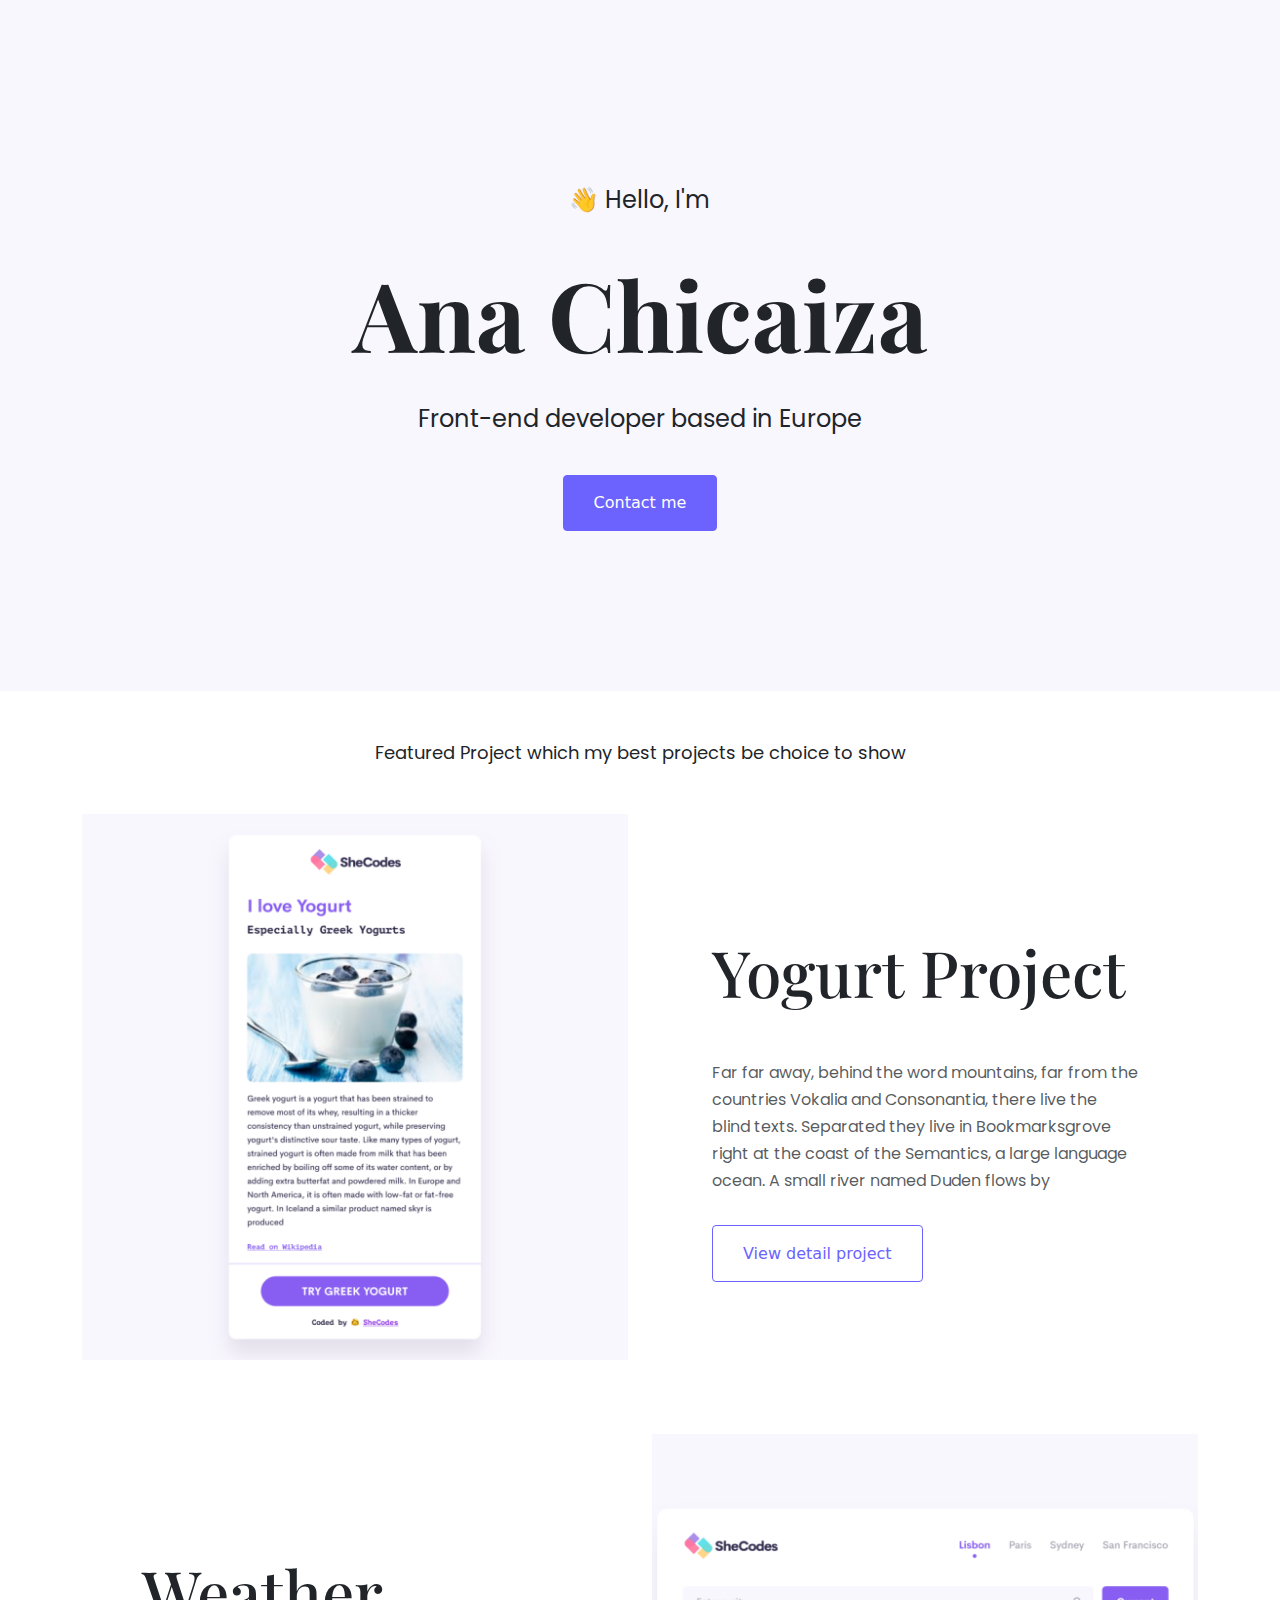
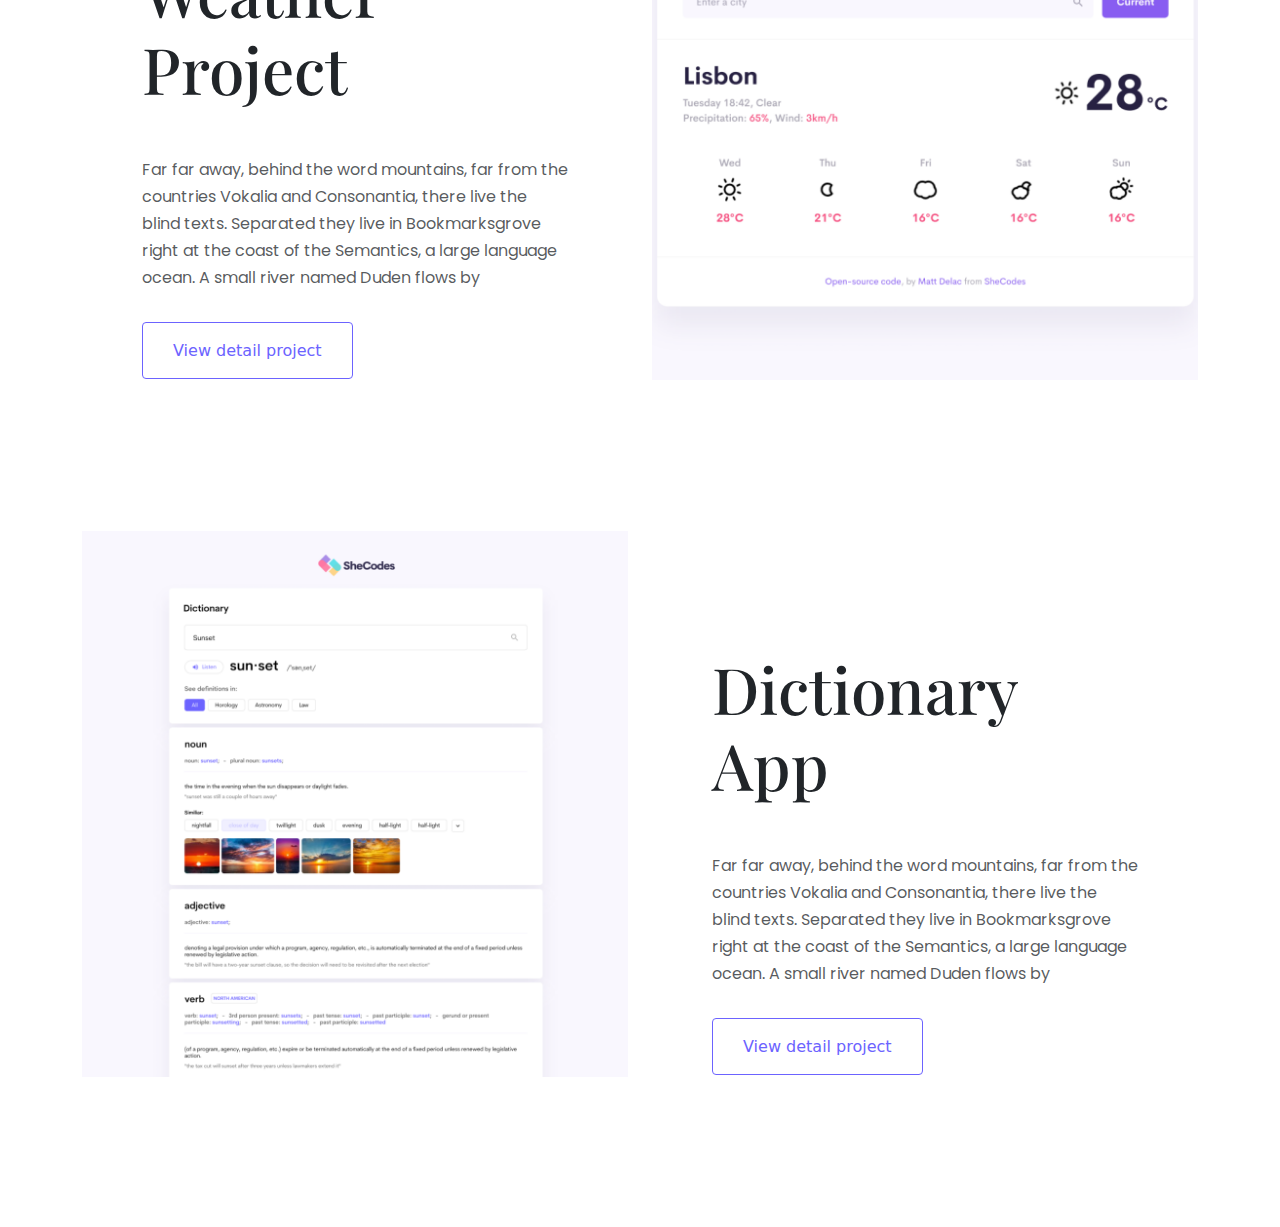
==== index.html @ b3d3dce5 "Bootstrap classes added" ====
<!DOCTYPE html>
<html lang="en">
  <head>
    <meta charset="UTF-8" />
    <meta name="viewport" content="width=device-width, initial-scale=1.0" />
    <link
      href="https://cdn.jsdelivr.net/npm/bootstrap@5.3.3/dist/css/bootstrap.min.css"
      rel="stylesheet"
      integrity="sha384-QWTKZyjpPEjISv5WaRU9OFeRpok6YctnYmDr5pNlyT2bRjXh0JMhjY6hW+ALEwIH"
      crossorigin="anonymous"
    />
    <script
      src="https://cdn.jsdelivr.net/npm/bootstrap@5.3.3/dist/js/bootstrap.bundle.min.js"
      integrity="sha384-YvpcrYf0tY3lHB60NNkmXc5s9fDVZLESaAA55NDzOxhy9GkcIdslK1eN7N6jIeHz"
      crossorigin="anonymous"
    ></script>
    <link rel="preconnect" href="https://fonts.googleapis.com" />
    <link rel="preconnect" href="https://fonts.gstatic.com" crossorigin />
    <link
      href="https://fonts.googleapis.com/css2?family=Playfair+Display:ital,wght@0,400..900;1,400..900&display=swap"
      rel="stylesheet"
    />
    <link rel="preconnect" href="https://fonts.googleapis.com" />
    <link rel="preconnect" href="https://fonts.gstatic.com" crossorigin />
    <link
      href="https://fonts.googleapis.com/css2?family=Playfair+Display:ital,wght@0,400..900;1,400..900&family=Poppins:ital,wght@0,100;0,200;0,300;0,400;0,500;0,600;0,700;0,800;0,900;1,100;1,200;1,300;1,400;1,500;1,600;1,700;1,800;1,900&display=swap"
      rel="stylesheet"
    />
    <link rel="stylesheet" href="src/style.css" />
    <title>Homepage Hero</title>
  </head>
  <body>
    <div class="hero">
      <p class="intro">👋 Hello, I'm</p>
      <h1>Ana Chicaiza</h1>
      <p>Front-end developer based in Europe</p>
      <button>Contact me</button>
    </div>
    <p class="m-5 text-center">
      Featured Project which my best projects be choice to show
    </p>
    <div class="container">
      <div class="row mb-5">
        <div class="col-6 d-none d-lg-block">
          <img class="img-fluid" src="images/yogurt.png" alt="" />
        </div>
        <div class="col-6">
          <div class="description">
            <h2 class="mb-5">Yogurt Project</h2>
            <p class="mb-5 text-muted">
              Far far away, behind the word mountains, far from the countries
              Vokalia and Consonantia, there live the blind texts. Separated
              they live in Bookmarksgrove right at the coast of the Semantics, a
              large language ocean. A small river named Duden flows by
            </p>
            <a href="" class="btn-branding-outline">View detail project</a>
          </div>
        </div>
      </div>
      <div class="row mb-5">
        <div class="col-6">
          <div class="description">
            <h2 class="mb-5">Weather Project</h2>
            <p class="mb-5 text-muted">
              Far far away, behind the word mountains, far from the countries
              Vokalia and Consonantia, there live the blind texts. Separated
              they live in Bookmarksgrove right at the coast of the Semantics, a
              large language ocean. A small river named Duden flows by
            </p>
            <a href="" class="btn-branding-outline">View detail project</a>
          </div>
        </div>
        <div class="col-6 d-none d-lg-block">
          <img class="img-fluid" src="images/weather.png" alt="" />
        </div>
      </div>
      <div class="row mb-5">
        <div class="col-6 d-none d-lg-block">
          <img class="img-fluid" src="images/dictionary.png" alt="" />
        </div>
        <div class="col-6">
          <div class="description">
            <h2 class="mb-5">Dictionary App</h2>
            <p class="mb-5 text-muted">
              Far far away, behind the word mountains, far from the countries
              Vokalia and Consonantia, there live the blind texts. Separated
              they live in Bookmarksgrove right at the coast of the Semantics, a
              large language ocean. A small river named Duden flows by
            </p>
            <a href="" class="btn-branding-outline">View detail project</a>
          </div>
        </div>
      </div>
    </div>
  </body>
</html>
---- src/style.css ----
h1 {
  font-family: "Playfair Display", sans-serif;
  font-weight: 700;
  font-size: 96px;
}

h3 {
  font-family: "Poppins", sans-serif;
  font-weight: 700;
  font-size: 36px;
}

.hero p {
  font-family: "Poppins", sans-serif;
  font-size: 24px;
  font-weight: 400;
  line-height: 80px;
}

.hero {
  background: #f9f7fe;
  text-align: center;
  padding: 160px 0;
}

button {
  padding: 15px 30px;
  border: 1px solid #6c63ff;
  border-radius: 4px;
  background: #6c63ff;
  color: white;
}

h2 {
  font-family: "Playfair Display", sans-serif;
  font-size: 64px;
}

p {
  font-family: "Poppins", sans-serif;
  font-weight: 400;
  font-size: 18px;
  line-height: 27px;
}

.container p {
  font-family: "Poppins", sans-serif;
  font-size: 16px;
}

.description {
  padding: 120px 60px;
}

.btn-branding-outline {
  color: #6c63ff;
  border: 1px solid #6c63ff;
  text-decoration: none;
  padding: 18px 30px;
  border-radius: 4px;
  font-weight: 500;
}
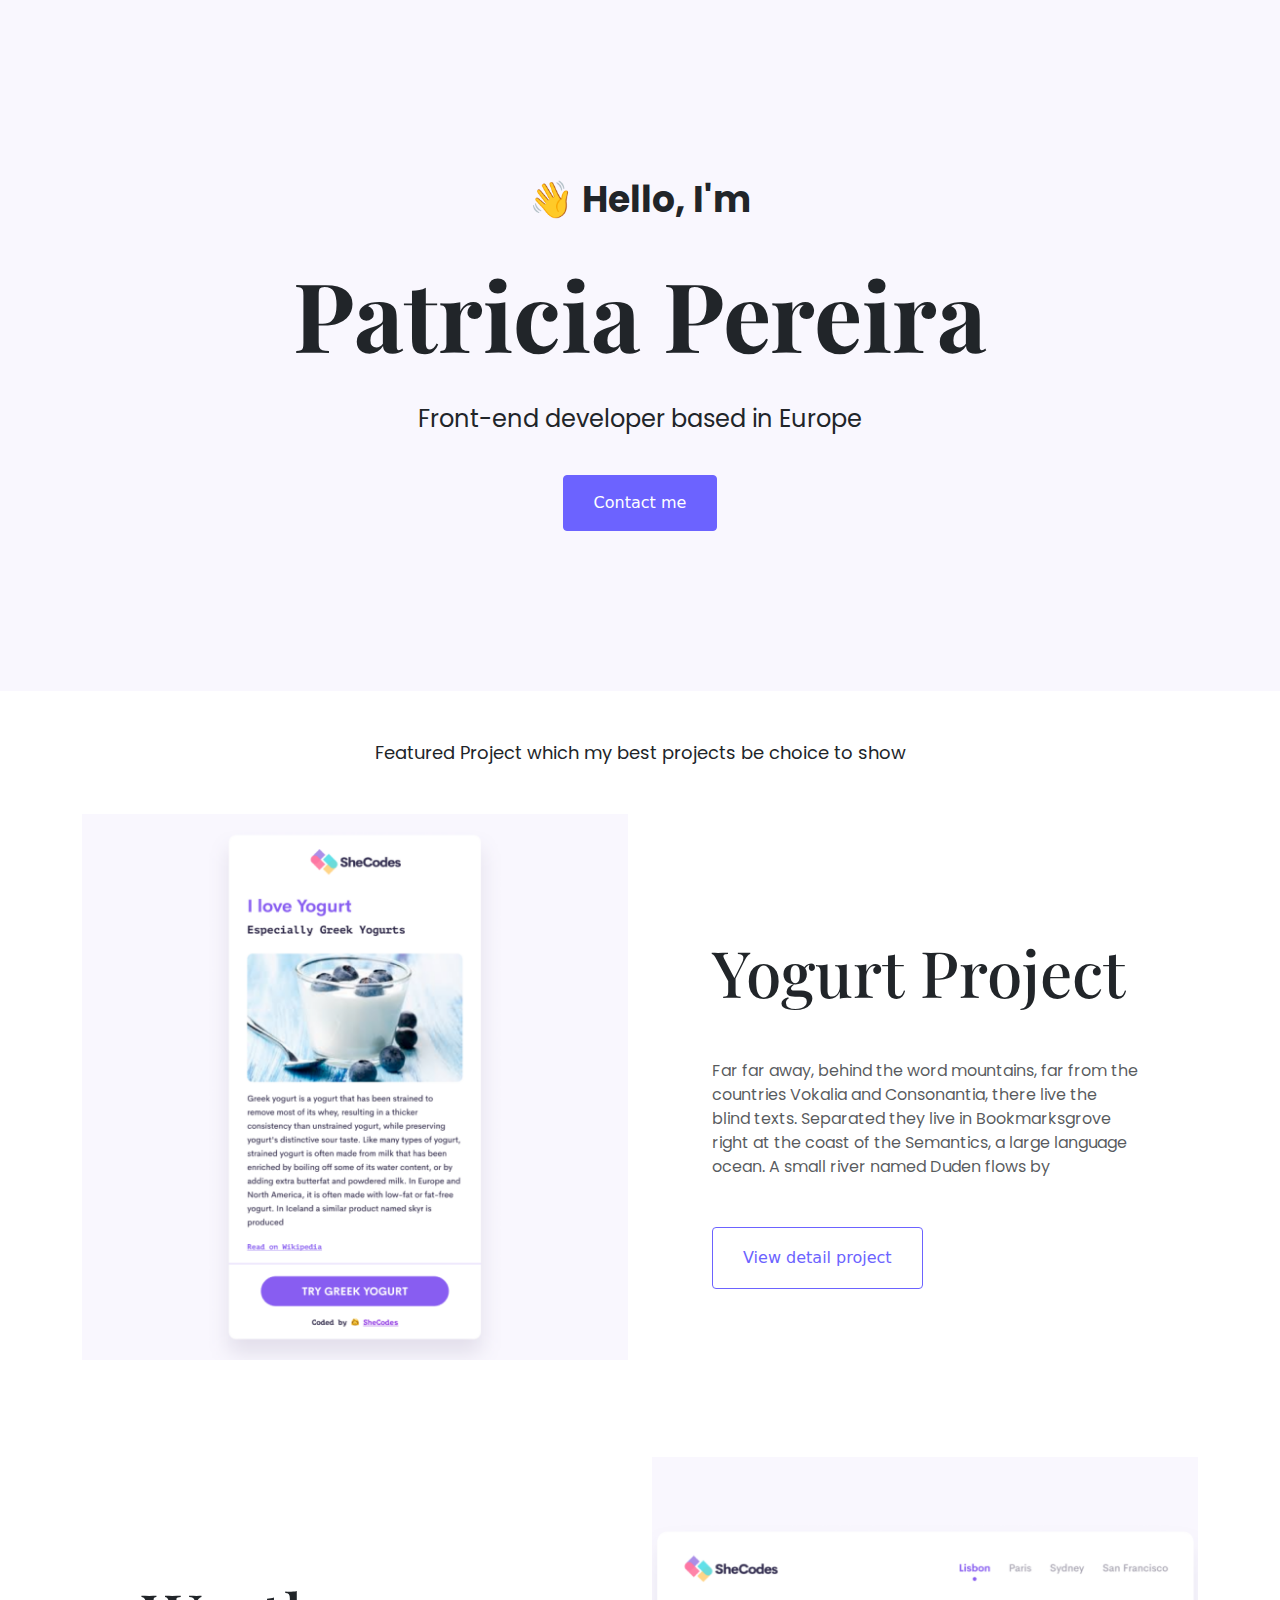
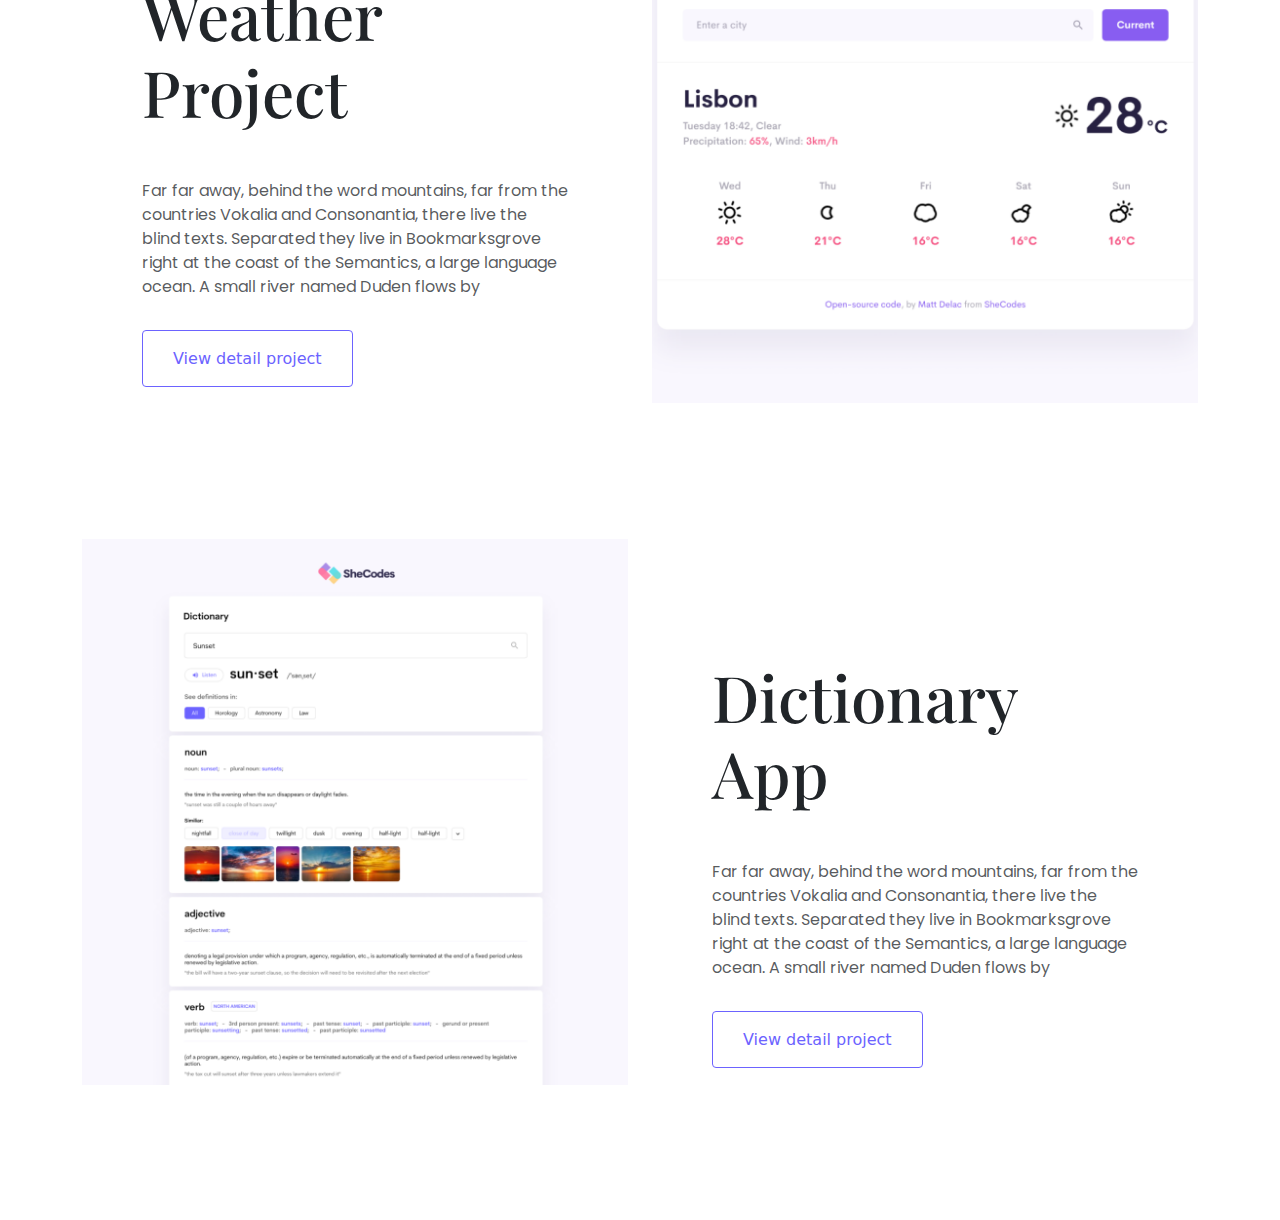
==== commit 8cbb2363: "h1 changed" ====
--- a/index.html
+++ b/index.html
@@ -32,7 +32,7 @@
   <body>
     <div class="hero">
       <p class="intro">👋 Hello, I'm</p>
-      <h1>Ana Chicaiza</h1>
+      <h1>Patricia Pereira</h1>
       <p>Front-end developer based in Europe</p>
       <button>Contact me</button>
     </div>
@@ -53,7 +53,7 @@
               they live in Bookmarksgrove right at the coast of the Semantics, a
               large language ocean. A small river named Duden flows by
             </p>
-            <a href="" class="btn-branding-outline">View detail project</a>
+            <a href="" class="btn btn-branding-outline">View detail project</a>
           </div>
         </div>
       </div>
--- a/src/style.css
+++ b/src/style.css
@@ -4,7 +4,7 @@
   font-size: 96px;
 }
 
-h3 {
+.hero .intro {
   font-family: "Poppins", sans-serif;
   font-weight: 700;
   font-size: 36px;
@@ -38,9 +38,8 @@
 
 p {
   font-family: "Poppins", sans-serif;
-  font-weight: 400;
+  font-weight: normal;
   font-size: 18px;
-  line-height: 27px;
 }
 
 .container p {
@@ -60,3 +59,27 @@
   border-radius: 4px;
   font-weight: 500;
 }
+
+@media (max-width: 900px) {
+  h1 {
+    font-size: 44px;
+    line-height: 2;
+  }
+
+  h2 {
+    font-size: 44px;
+  }
+
+  .hero {
+    padding: 80px 20px;
+  }
+
+  .col-6 {
+    width: 100%;
+  }
+
+  .description {
+    padding: 0;
+    text-align: center;
+  }
+}
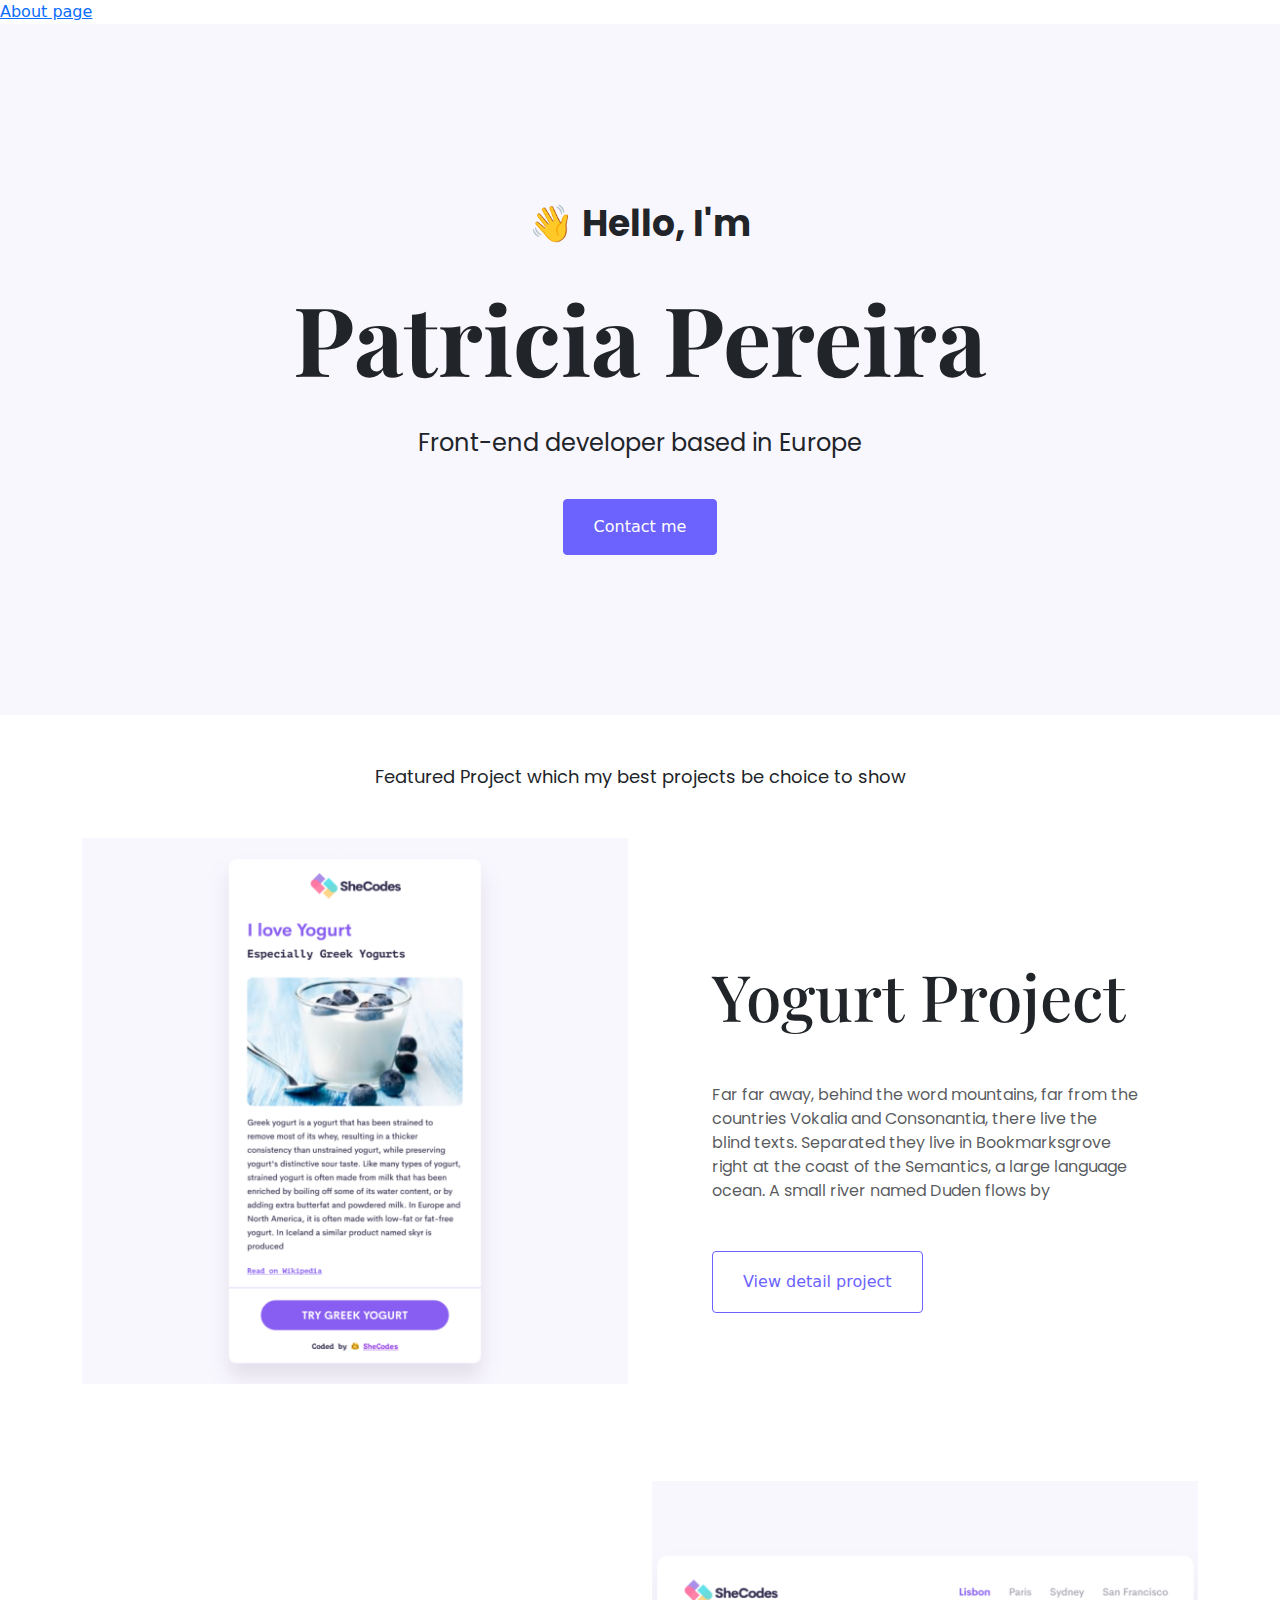
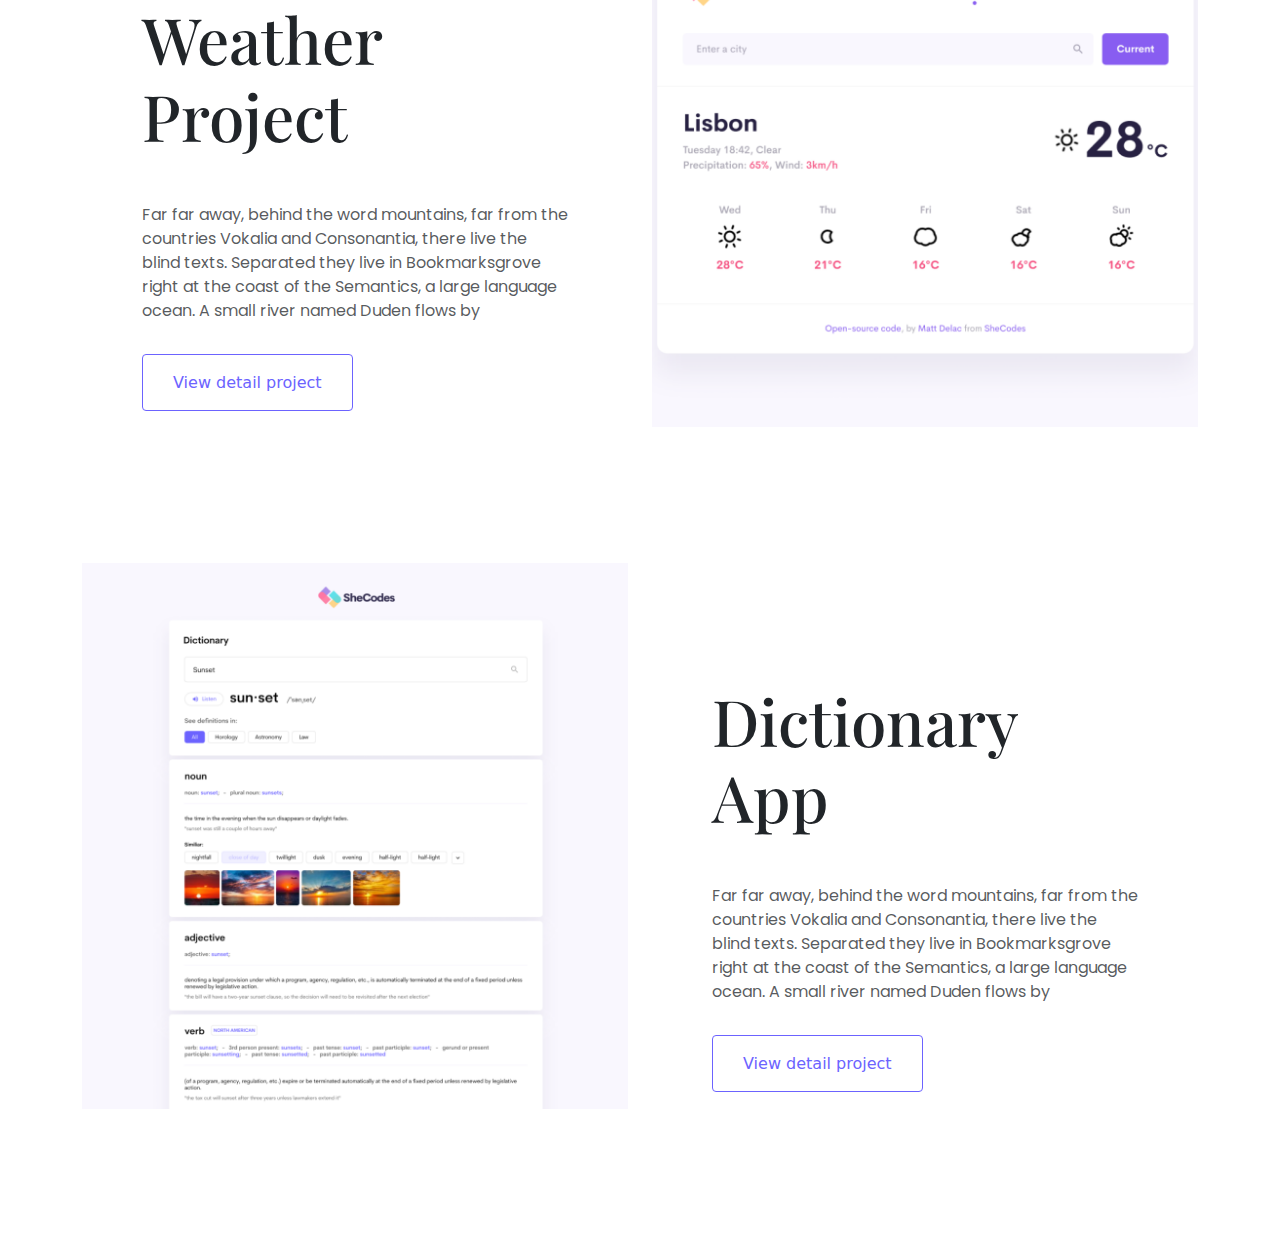
==== commit 0c2518ff: "Buttons added on the header" ====
--- a/index.html
+++ b/index.html
@@ -30,6 +30,9 @@
     <title>Homepage Hero</title>
   </head>
   <body>
+    <header>
+      <a href="about.html"> About page </a>
+    </header>
     <div class="hero">
       <p class="intro">👋 Hello, I'm</p>
       <h1>Patricia Pereira</h1>
--- a/src/style.css
+++ b/src/style.css
@@ -60,10 +60,39 @@
   font-weight: 500;
 }
 
+.about-container {
+  margin: 0 auto;
+  padding: 160px 20px;
+}
+
+.about-container-info {
+  margin: 30px 120px;
+}
+.about-container h1 {
+  font-size: 64px;
+}
+
+.about-container h2 {
+  font-size: 18px;
+  font-weight: 900;
+}
+
+.about-container p {
+  font-size: 16px;
+  font-weight: 500;
+  line-height: 2;
+}
+
+.about-container .btn {
+  background: #6c63ff;
+  color: white;
+  padding: 15px 30px;
+  font-size: 18px;
+}
+
 @media (max-width: 900px) {
   h1 {
     font-size: 44px;
-    line-height: 2;
   }
 
   h2 {
@@ -82,4 +111,10 @@
     padding: 0;
     text-align: center;
   }
+
+  .about-container {
+    text-align: center;
+    margin: 0 auto;
+    padding: 0 20px;
+  }
 }
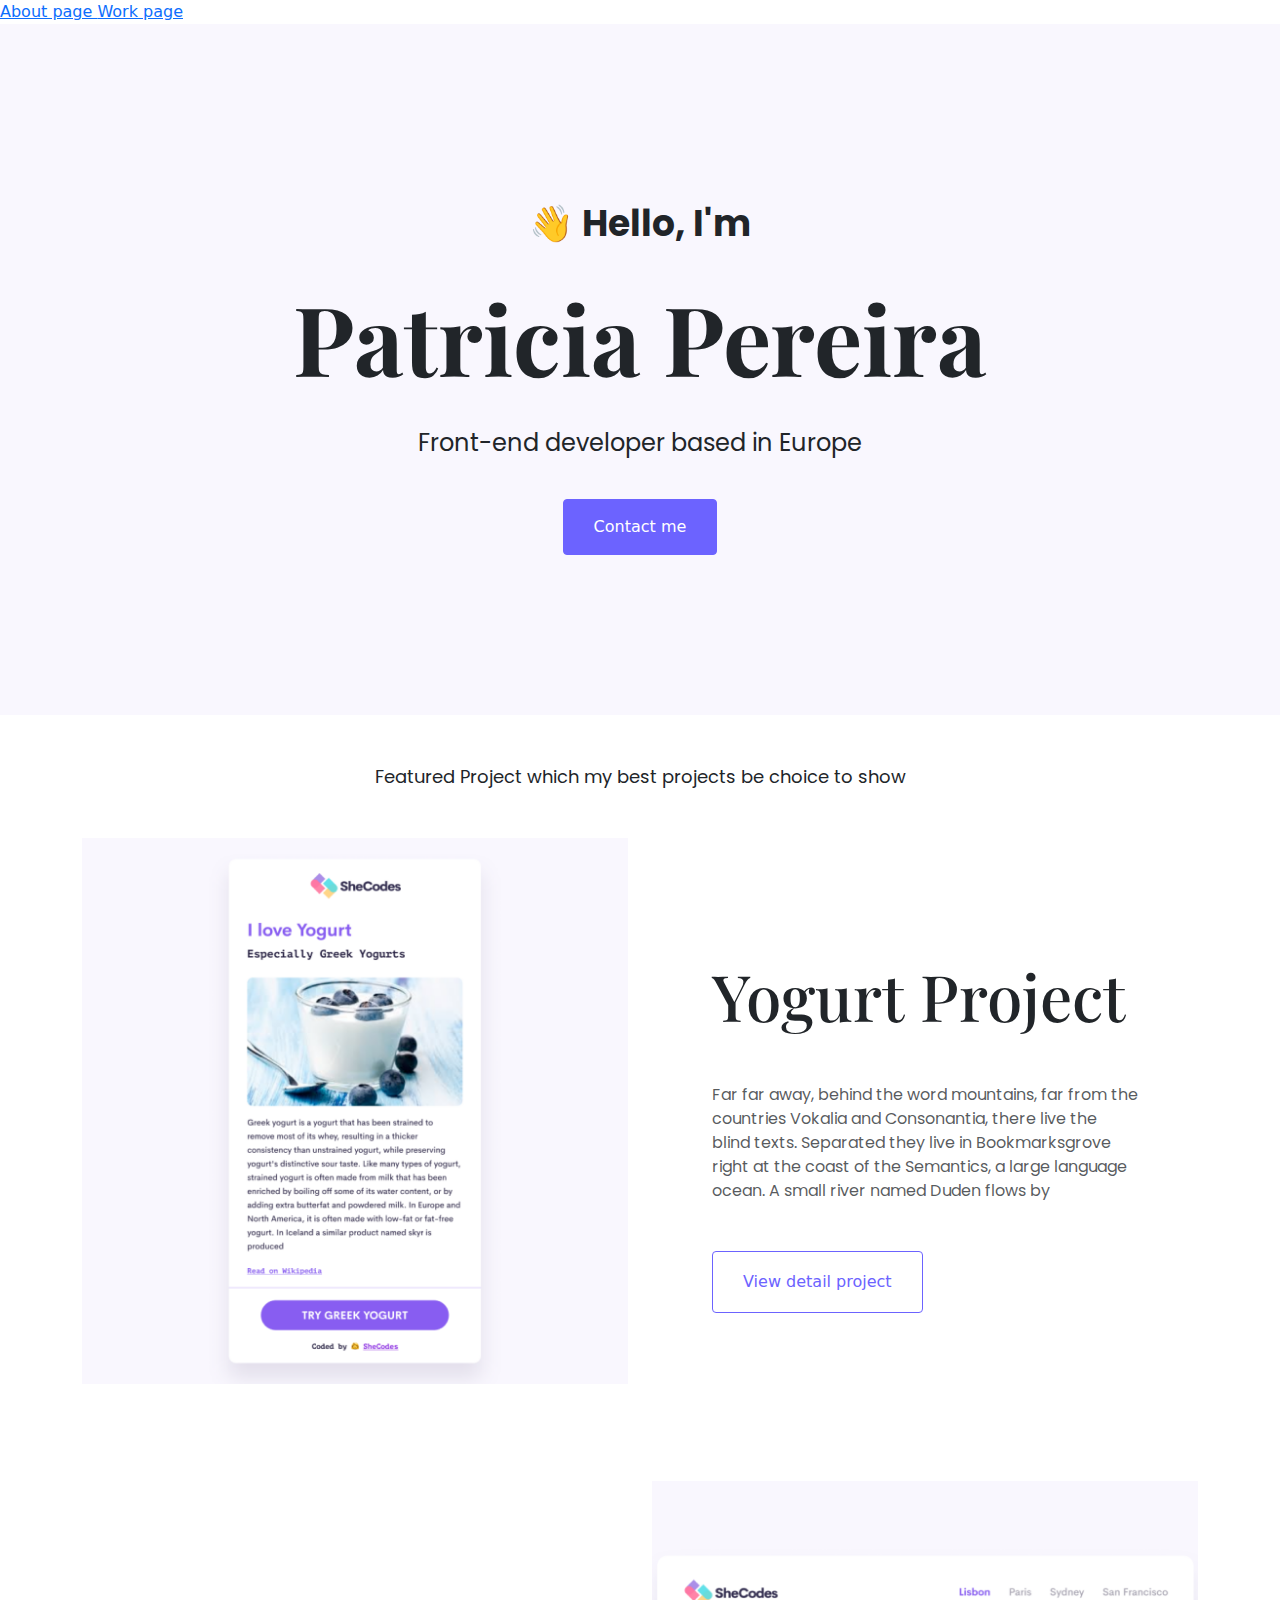
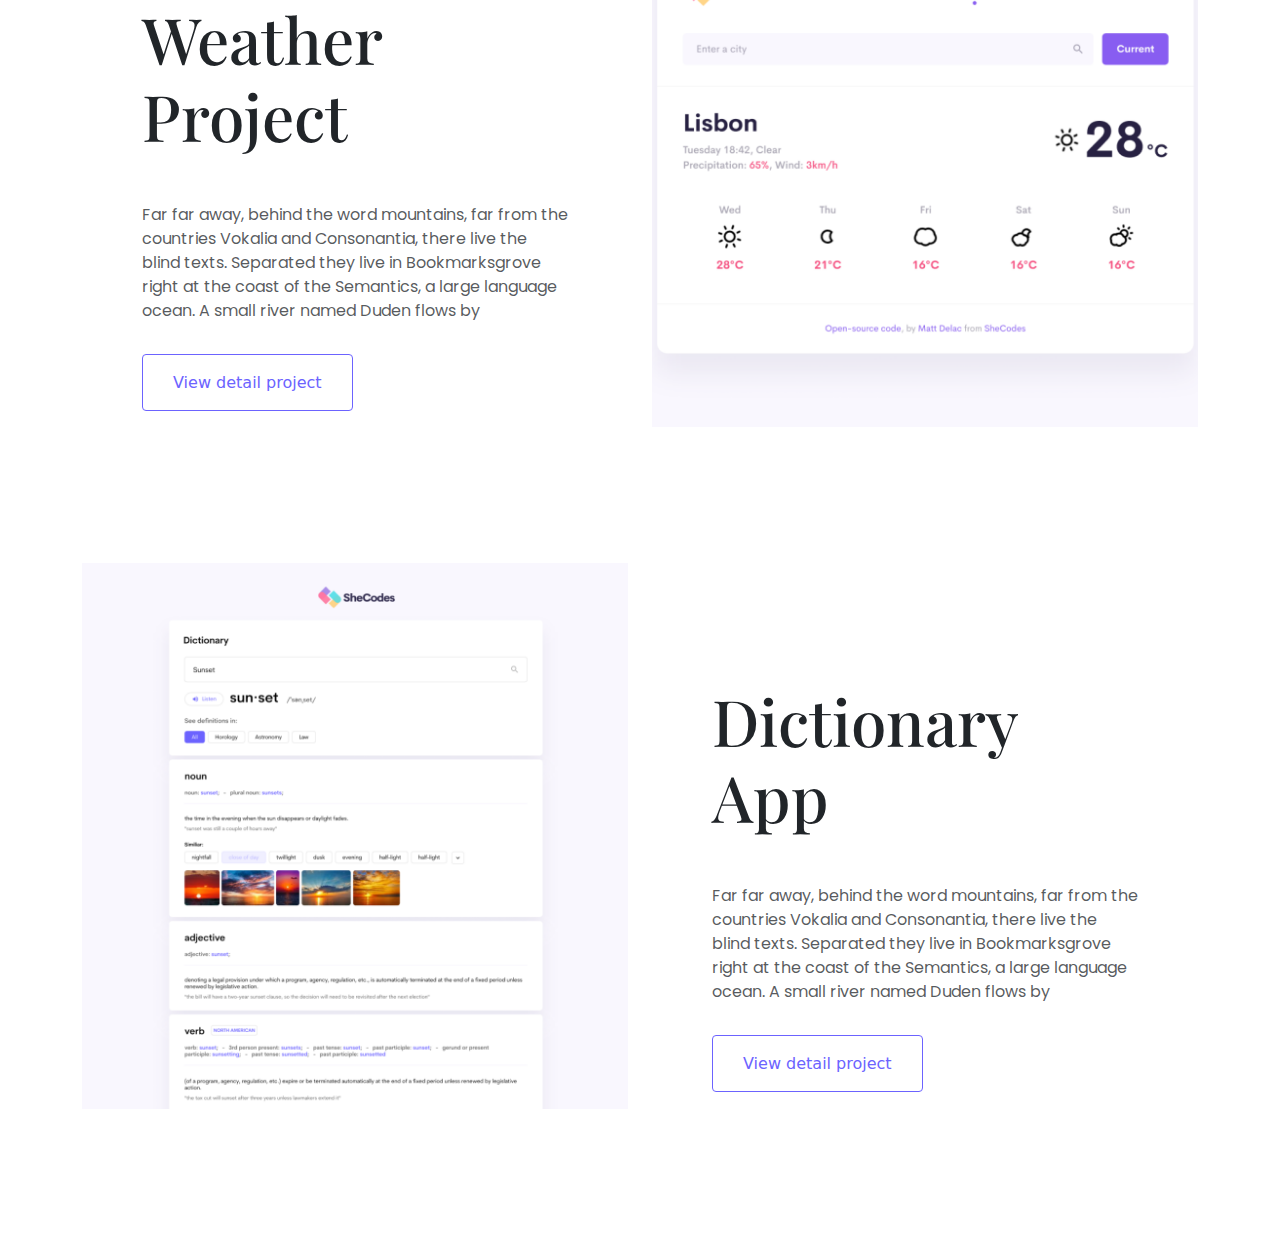
==== commit 2f136192: "Work button added" ====
--- a/index.html
+++ b/index.html
@@ -32,6 +32,7 @@
   <body>
     <header>
       <a href="about.html"> About page </a>
+      <a href="work.html"> Work page </a>
     </header>
     <div class="hero">
       <p class="intro">👋 Hello, I'm</p>
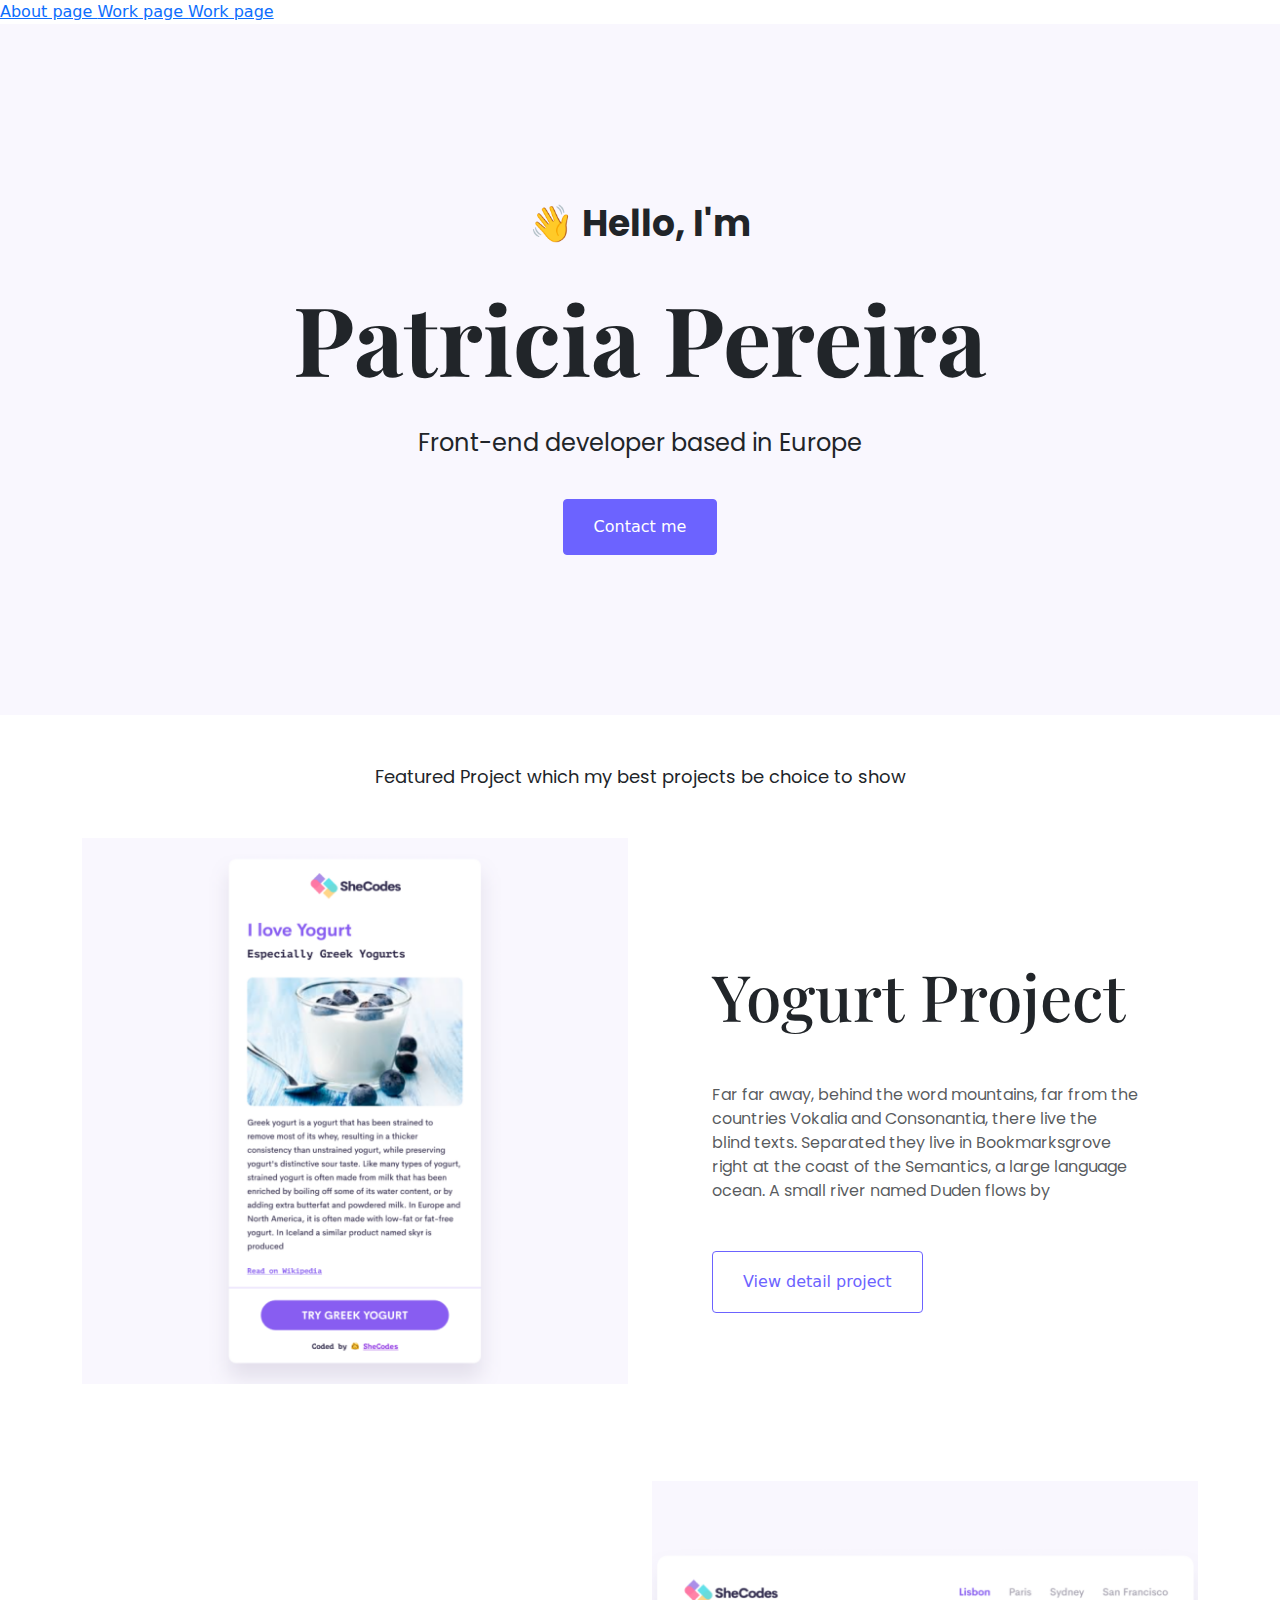
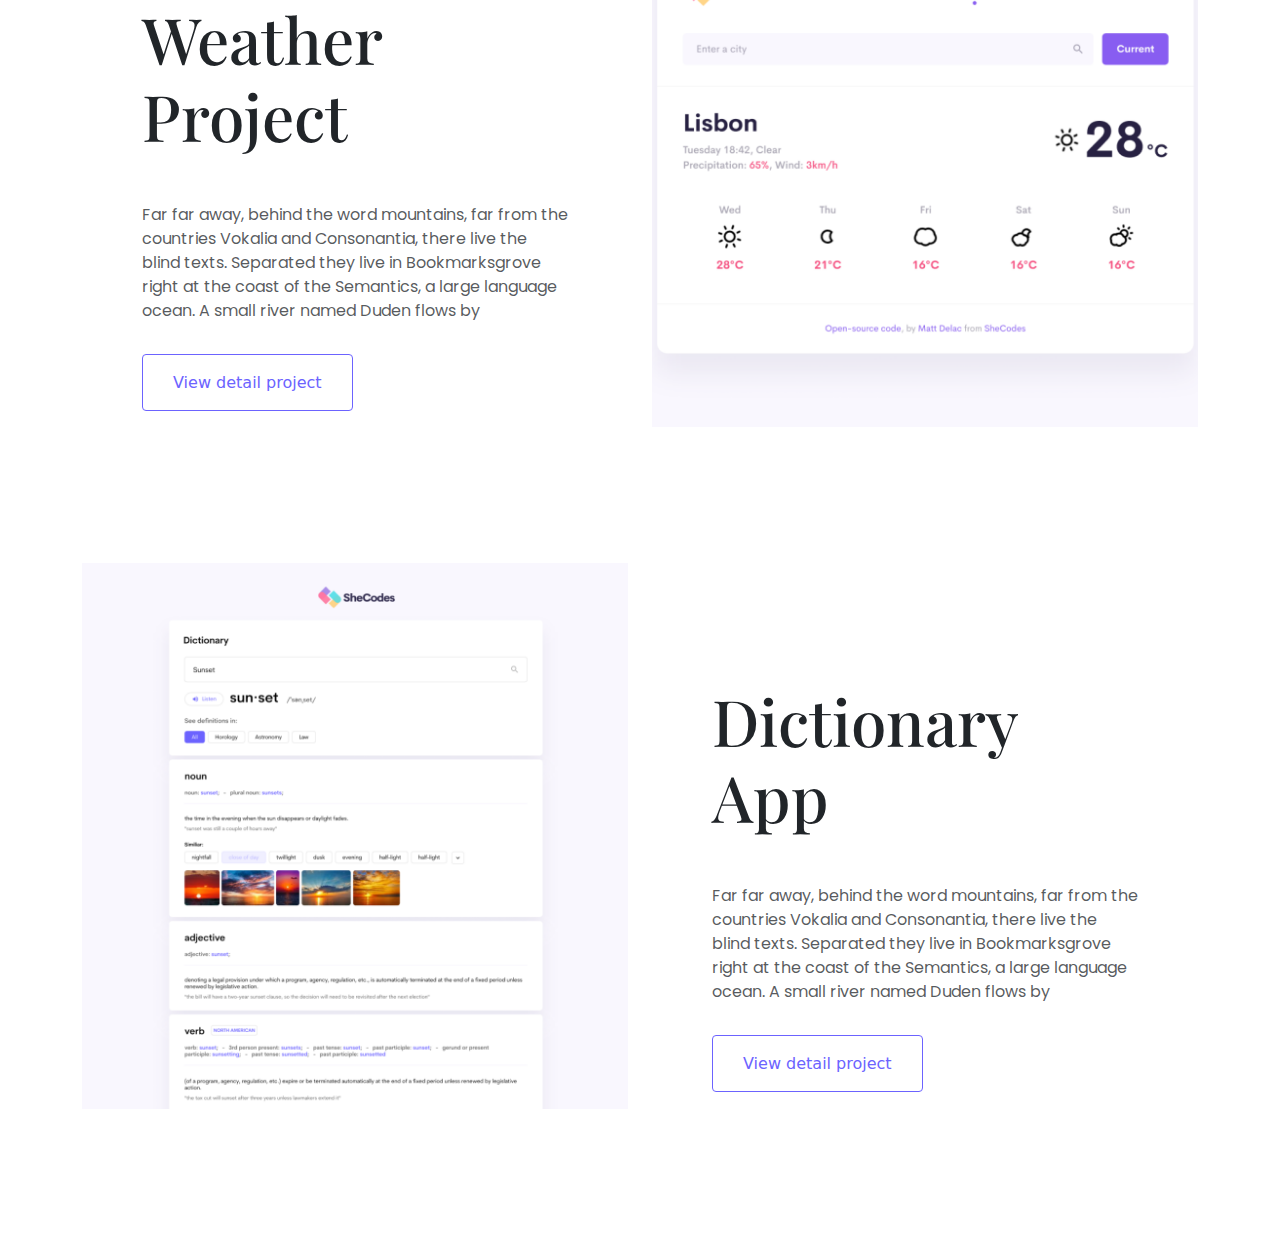
==== commit 880f1b8b: "contact link created" ====
--- a/index.html
+++ b/index.html
@@ -33,6 +33,7 @@
     <header>
       <a href="about.html"> About page </a>
       <a href="work.html"> Work page </a>
+      <a href="contact.html"> Work page </a>
     </header>
     <div class="hero">
       <p class="intro">👋 Hello, I'm</p>
--- a/src/style.css
+++ b/src/style.css
@@ -90,6 +90,31 @@
   font-size: 18px;
 }
 
+.container-content {
+  margin: auto 99px;
+  padding: 160px 20px;
+}
+
+.actual-content {
+  margin: 30px;
+}
+
+.actual-content h1 {
+  font-size: 64px;
+  font-family: "Playfair Display", sans-serif;
+}
+.actual-content h3 {
+  font-size: 24px;
+  font-family: "Poppins", sans-serif;
+  line-height: 1.5;
+  margin: 20px 0 0;
+}
+
+.actual-content p {
+  font-size: 14px;
+  font-family: "Poppins", sans-serif;
+}
+
 @media (max-width: 900px) {
   h1 {
     font-size: 44px;
@@ -117,4 +142,8 @@
     margin: 0 auto;
     padding: 0 20px;
   }
+
+  .container-content {
+    text-align: center;
+  }
 }
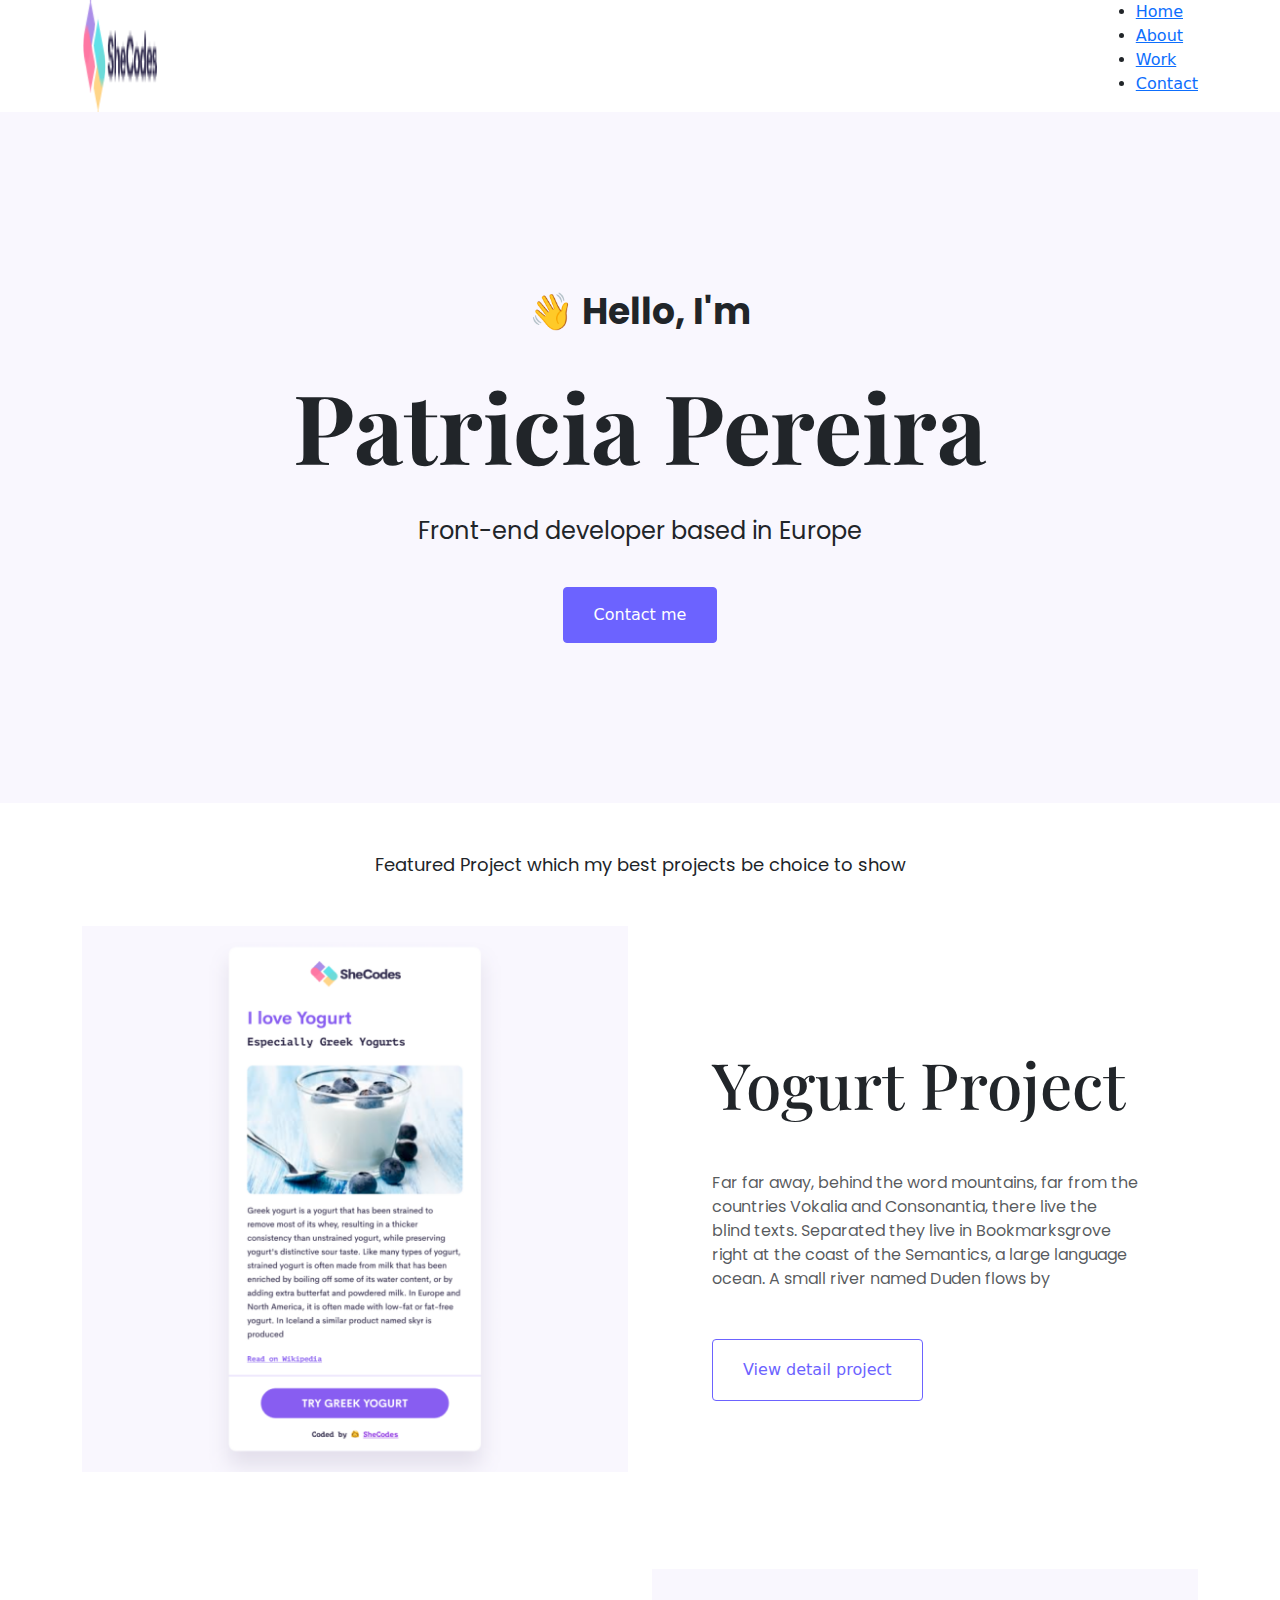
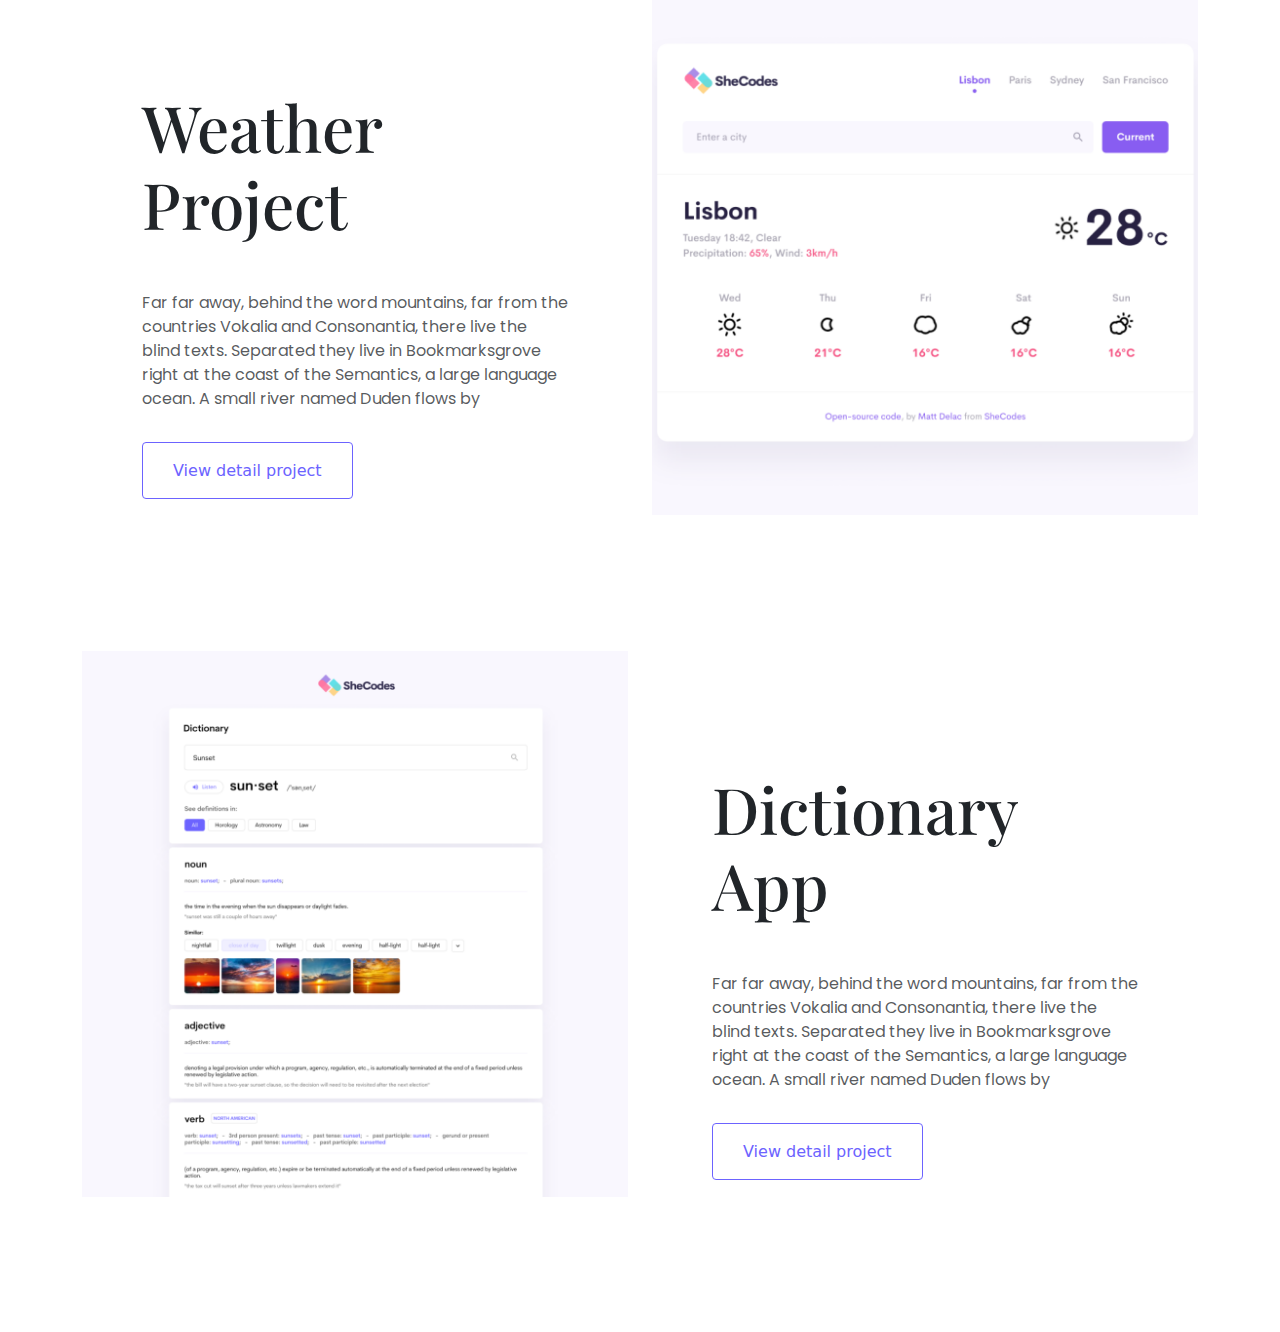
==== commit cfa75aac: "nav bar added" ====
--- a/index.html
+++ b/index.html
@@ -31,9 +31,25 @@
   </head>
   <body>
     <header>
-      <a href="about.html"> About page </a>
-      <a href="work.html"> Work page </a>
-      <a href="contact.html"> Work page </a>
+      <div class="container">
+        <nav class="d-flex justify-content-between">
+          <img src="images/logo.png" class="logo" alt="" />
+          <ul>
+            <li class="active">
+              <a href="/">Home</a>
+            </li>
+            <li>
+              <a href="about.html">About</a>
+            </li>
+            <li>
+              <a href="work.html">Work</a>
+            </li>
+            <li>
+              <a href="contact.html">Contact</a>
+            </li>
+          </ul>
+        </nav>
+      </div>
     </header>
     <div class="hero">
       <p class="intro">👋 Hello, I'm</p>
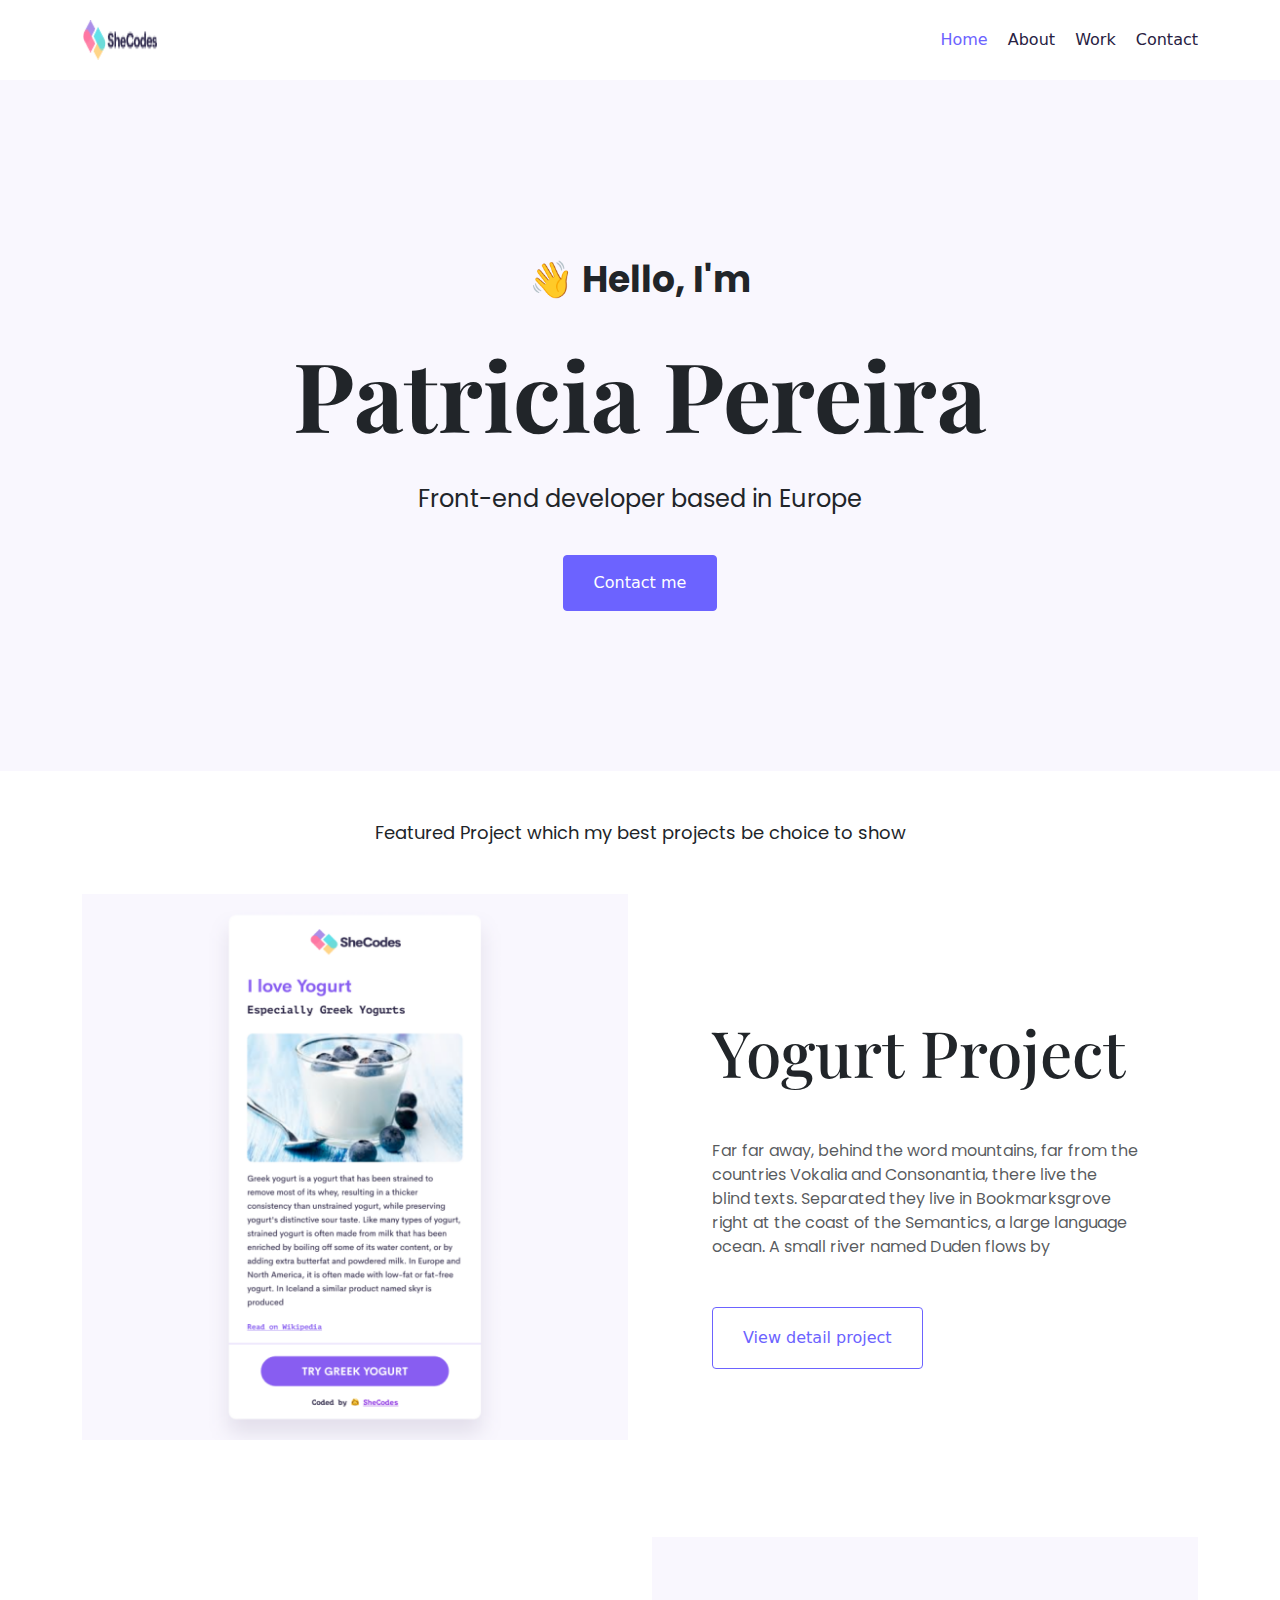
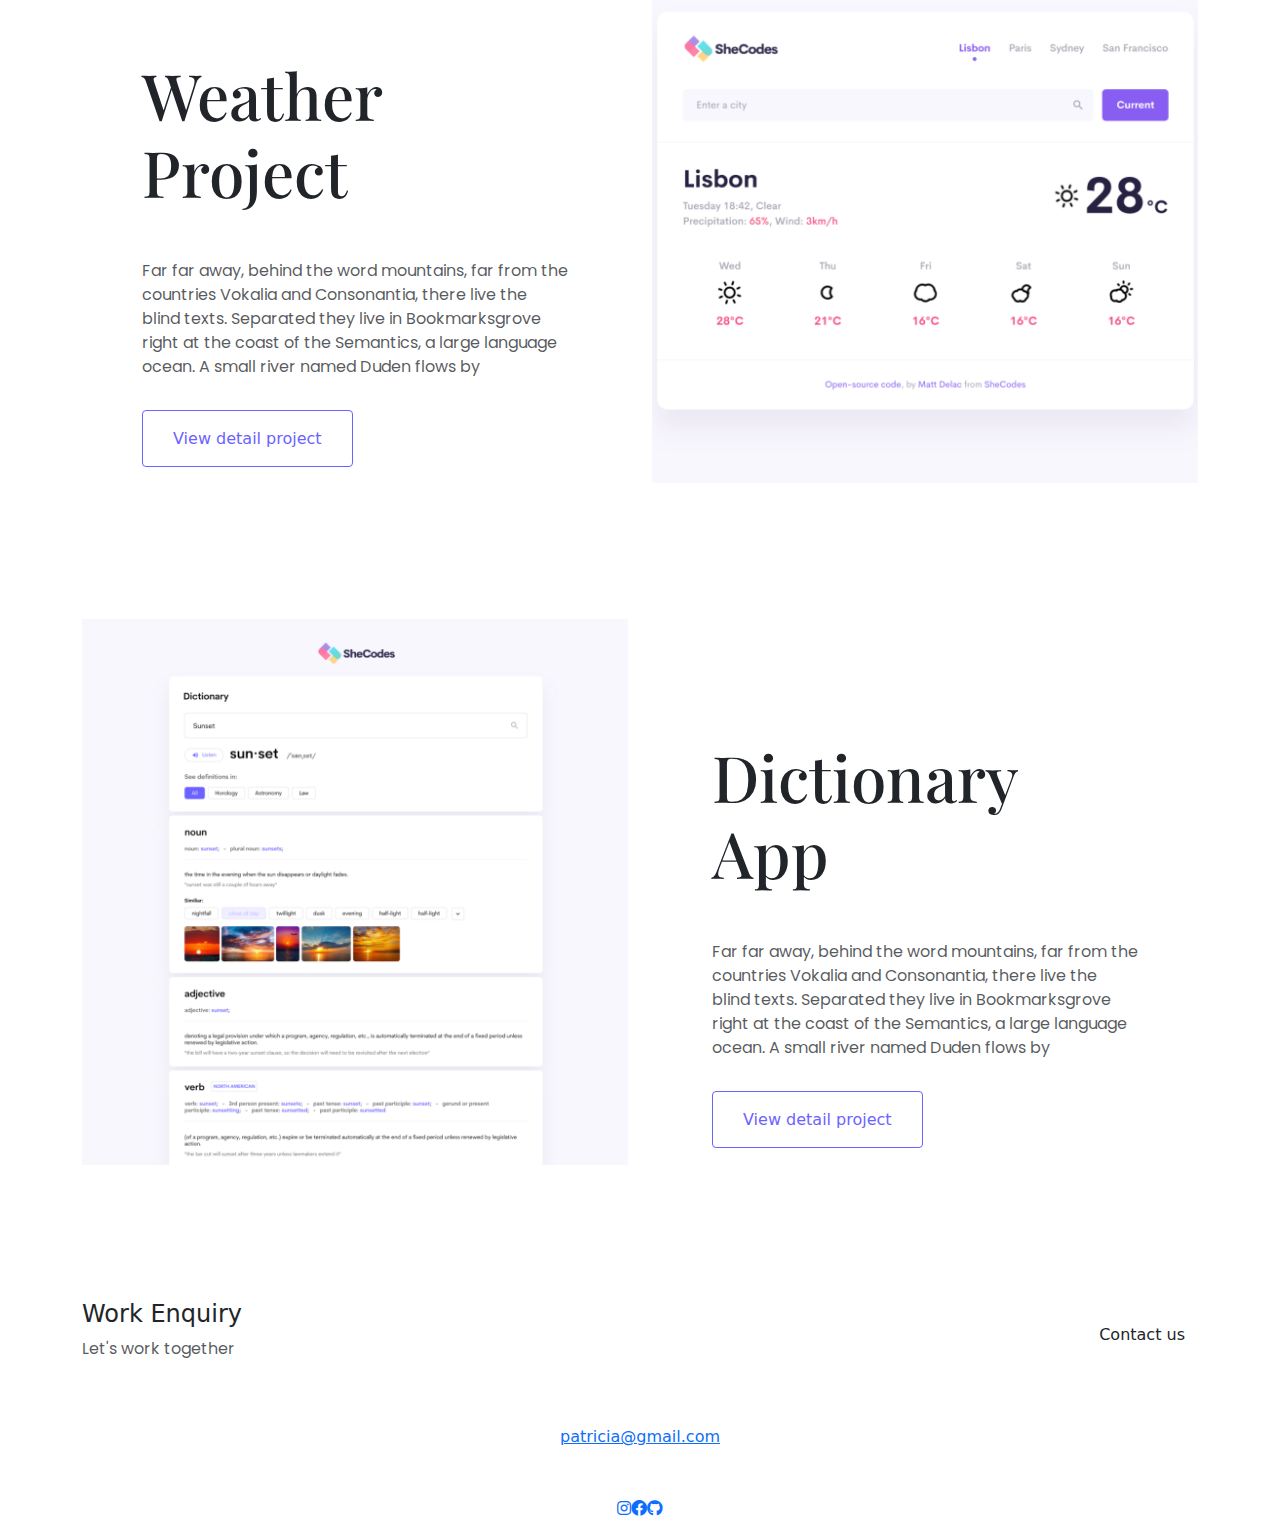
==== commit ef3622b3: "Contact box" ====
--- a/index.html
+++ b/index.html
@@ -25,6 +25,10 @@
     <link
       href="https://fonts.googleapis.com/css2?family=Playfair+Display:ital,wght@0,400..900;1,400..900&family=Poppins:ital,wght@0,100;0,200;0,300;0,400;0,500;0,600;0,700;0,800;0,900;1,100;1,200;1,300;1,400;1,500;1,600;1,700;1,800;1,900&display=swap"
       rel="stylesheet"
+    />
+    <link
+      rel="stylesheet"
+      href="https://cdnjs.cloudflare.com/ajax/libs/font-awesome/6.0.0-beta3/css/all.min.css"
     />
     <link rel="stylesheet" href="src/style.css" />
     <title>Homepage Hero</title>
@@ -112,6 +116,35 @@
           </div>
         </div>
       </div>
+      <footer>
+        <div
+          class="contact-box d-flex justify-content-between mb-5 d-none d-md-flex"
+        >
+          <div>
+            <h4>Work Enquiry</h4>
+            <p class="text-muted">Let's work together</p>
+          </div>
+          <div>
+            <a href="" class="btn btn-branding mt-3">Contact us</a>
+          </div>
+        </div>
+        <div class="d-flex justify-content-center mb-5">
+          <a href="mailto:patricia@gmail.com" class="email-link">
+            patricia@gmail.com
+          </a>
+        </div>
+        <div class="social-links d-flex justify-content-center">
+          <a href="https://www.instagram.com/patricia">
+            <i class="fa-brands fa-instagram"></i>
+          </a>
+          <a href="https://www.facebook.com/patricia">
+            <i class="fa-brands fa-facebook"></i>
+          </a>
+          <a href="https://www.github.com/patricia">
+            <i class="fa-brands fa-github"></i>
+          </a>
+        </div>
+      </footer>
     </div>
   </body>
 </html>
--- a/src/style.css
+++ b/src/style.css
@@ -1,3 +1,38 @@
+.logo {
+  max-width: 200px;
+  max-height: 50px;
+}
+
+nav li {
+  display: inline;
+  list-style: none;
+  line-height: 40px;
+  margin-left: 15px;
+}
+
+nav ul {
+  padding: 0;
+  margin: 0;
+}
+
+nav {
+  padding: 20px 0;
+}
+
+nav a {
+  text-decoration: none;
+  color: #272142;
+  transition: all 100ms ease-in-out;
+}
+
+nav a:hover {
+  color: crimson;
+}
+
+nav li.active a {
+  color: #6c63ff;
+}
+
 h1 {
   font-family: "Playfair Display", sans-serif;
   font-weight: 700;
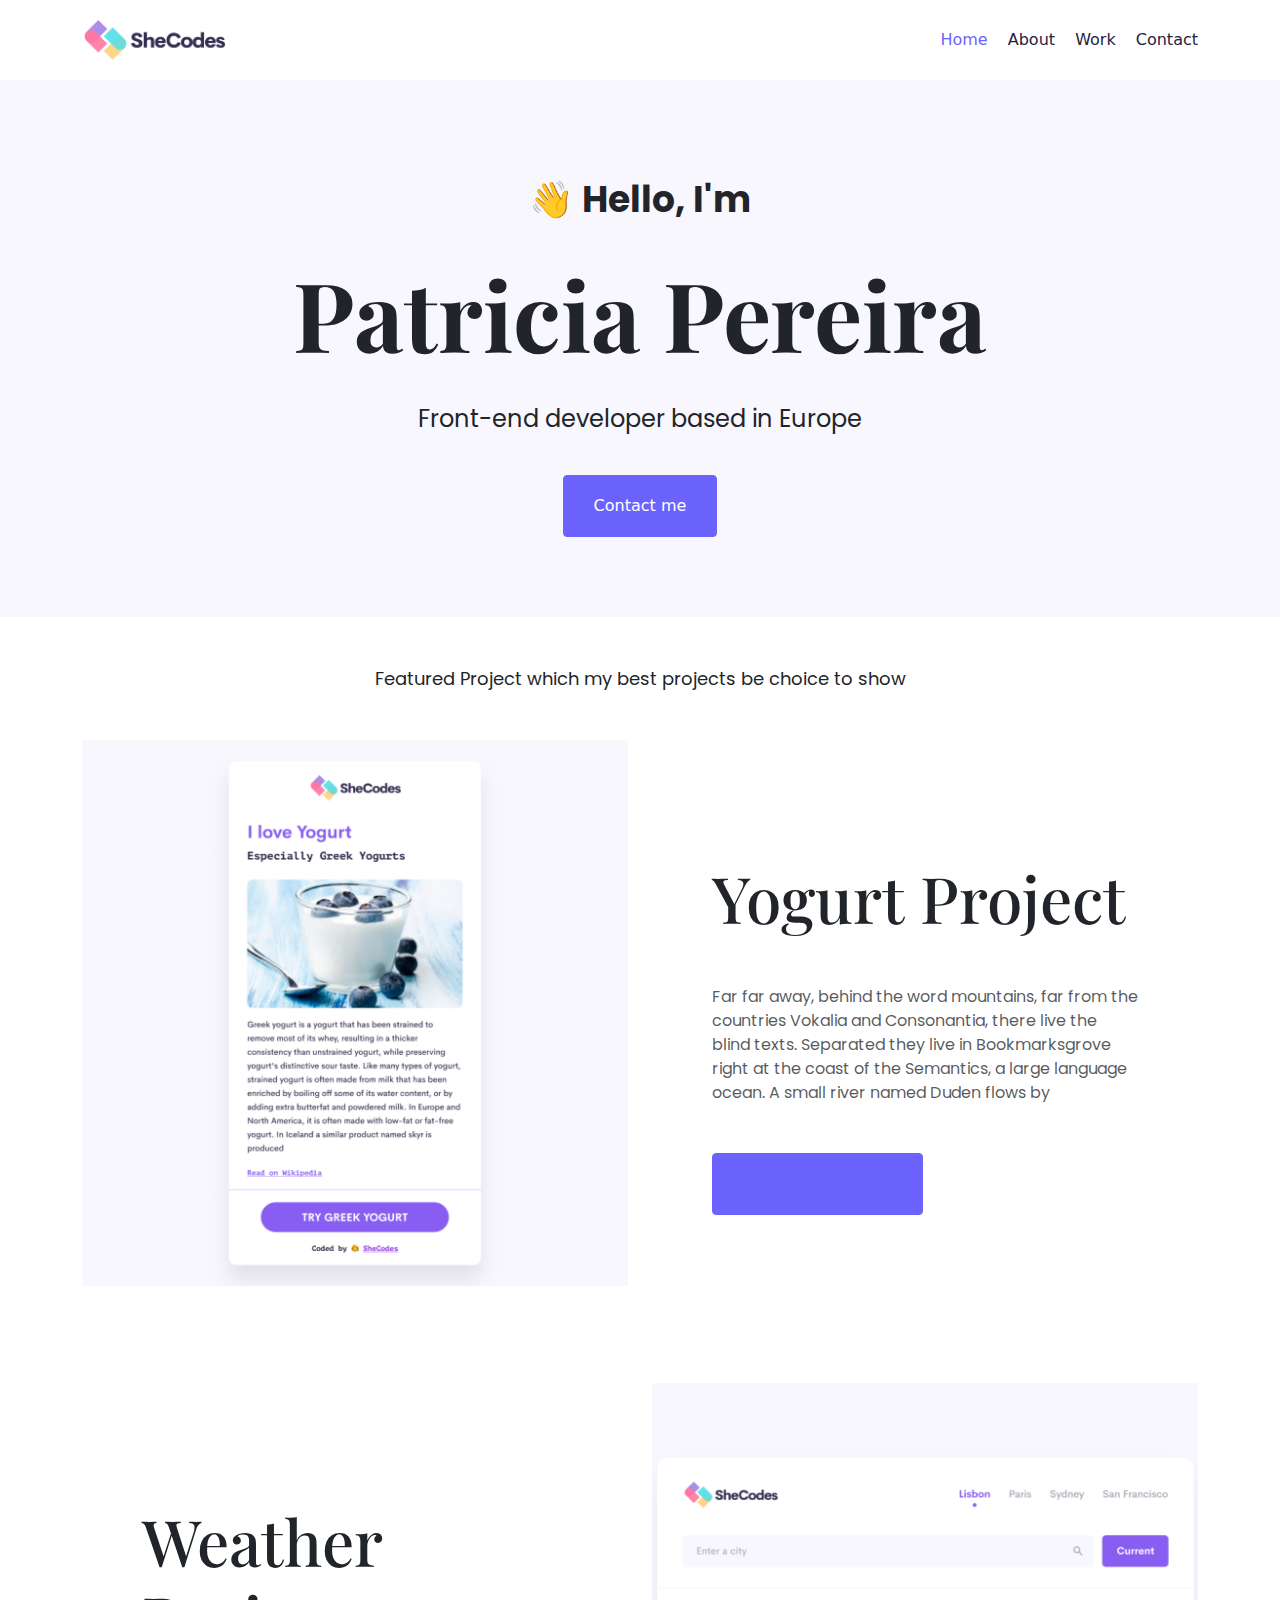
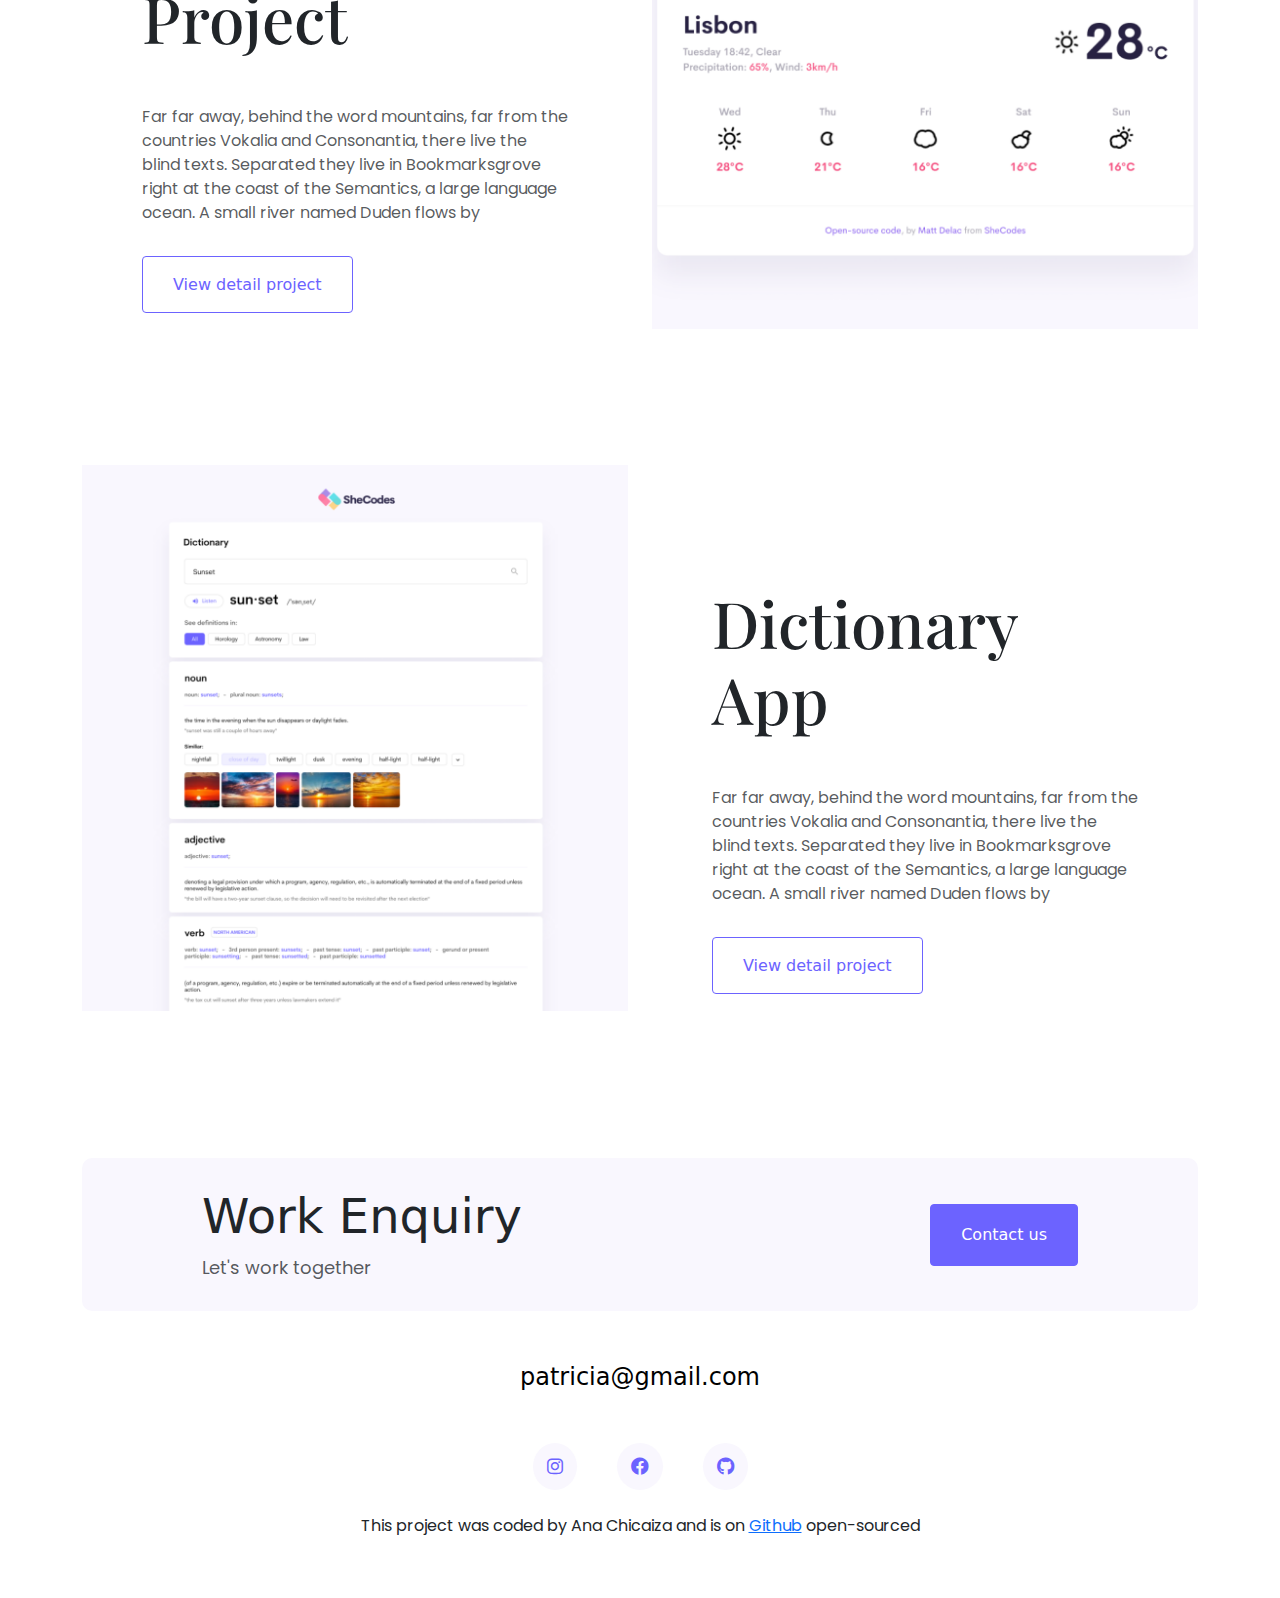
==== commit e457bcf4: "SEO added" ====
--- a/index.html
+++ b/index.html
@@ -3,6 +3,10 @@
   <head>
     <meta charset="UTF-8" />
     <meta name="viewport" content="width=device-width, initial-scale=1.0" />
+    <meta
+      name="description"
+      content="patricia is a frontend developer based in Europe"
+    />
     <link
       href="https://cdn.jsdelivr.net/npm/bootstrap@5.3.3/dist/css/bootstrap.min.css"
       rel="stylesheet"
@@ -31,25 +35,34 @@
       href="https://cdnjs.cloudflare.com/ajax/libs/font-awesome/6.0.0-beta3/css/all.min.css"
     />
     <link rel="stylesheet" href="src/style.css" />
-    <title>Homepage Hero</title>
+    <title>Fronten Developer - Patricia</title>
   </head>
   <body>
     <header>
       <div class="container">
         <nav class="d-flex justify-content-between">
-          <img src="images/logo.png" class="logo" alt="" />
+          <img
+            src="images/logo.png"
+            class="logo d-none d-md-block"
+            alt="patricia logo"
+          />
+          <img
+            src="images/small-logo.jpg"
+            class="small-logo d-block d-md-none"
+            alt="patricia small logo"
+          />
           <ul>
             <li class="active">
               <a href="/">Home</a>
             </li>
             <li>
-              <a href="about.html">About</a>
+              <a href="about.html" title="About Patricia">About</a>
             </li>
             <li>
-              <a href="work.html">Work</a>
+              <a href="work.html" title="Patricia work">Work</a>
             </li>
             <li>
-              <a href="contact.html">Contact</a>
+              <a href="contact.html" title="">Contact</a>
             </li>
           </ul>
         </nav>
@@ -59,7 +72,7 @@
       <p class="intro">👋 Hello, I'm</p>
       <h1>Patricia Pereira</h1>
       <p>Front-end developer based in Europe</p>
-      <button>Contact me</button>
+      <button href="contact.html">Contact me</button>
     </div>
     <p class="m-5 text-center">
       Featured Project which my best projects be choice to show
@@ -78,7 +91,9 @@
               they live in Bookmarksgrove right at the coast of the Semantics, a
               large language ocean. A small river named Duden flows by
             </p>
-            <a href="" class="btn btn-branding-outline">View detail project</a>
+            <a href="work.html" class="btn btn-branding-outline"
+              >View detail project</a
+            >
           </div>
         </div>
       </div>
@@ -92,7 +107,9 @@
               they live in Bookmarksgrove right at the coast of the Semantics, a
               large language ocean. A small river named Duden flows by
             </p>
-            <a href="" class="btn-branding-outline">View detail project</a>
+            <a href="work.html" class="btn-branding-outline"
+              >View detail project</a
+            >
           </div>
         </div>
         <div class="col-6 d-none d-lg-block">
@@ -112,7 +129,9 @@
               they live in Bookmarksgrove right at the coast of the Semantics, a
               large language ocean. A small river named Duden flows by
             </p>
-            <a href="" class="btn-branding-outline">View detail project</a>
+            <a href="work.html" class="btn-branding-outline"
+              >View detail project</a
+            >
           </div>
         </div>
       </div>
@@ -125,25 +144,39 @@
             <p class="text-muted">Let's work together</p>
           </div>
           <div>
-            <a href="" class="btn btn-branding mt-3">Contact us</a>
+            <a
+              href="contact.html"
+              title="contact patricia"
+              class="btn btn-branding mt-3"
+              >Contact us</a
+            >
           </div>
         </div>
         <div class="d-flex justify-content-center mb-5">
-          <a href="mailto:patricia@gmail.com" class="email-link">
+          <a
+            href="mailto:patricia@gmail.com"
+            class="email-link"
+            title="email Patricia"
+          >
             patricia@gmail.com
           </a>
         </div>
         <div class="social-links d-flex justify-content-center">
-          <a href="https://www.instagram.com/patricia">
+          <a href="https://www.instagram.com/patricia" title="Github">
             <i class="fa-brands fa-instagram"></i>
           </a>
-          <a href="https://www.facebook.com/patricia">
+          <a title="facebook" href="https://www.facebook.com/patricia">
             <i class="fa-brands fa-facebook"></i>
           </a>
-          <a href="https://www.github.com/patricia">
+          <a title="instagram" href="https://www.github.com/patricia">
             <i class="fa-brands fa-github"></i>
           </a>
         </div>
+        <p class="text-center mt-4">
+          This project was coded by Ana Chicaiza and is on
+          <a href="https://github.com/anachicaiza/Homepage-portfolio">Github</a>
+          open-sourced
+        </p>
       </footer>
     </div>
   </body>
--- a/src/style.css
+++ b/src/style.css
@@ -1,6 +1,6 @@
-.logo {
-  max-width: 200px;
-  max-height: 50px;
+.logo,
+.small-logo {
+  max-height: 40px;
 }
 
 nav li {
@@ -55,11 +55,12 @@
 .hero {
   background: #f9f7fe;
   text-align: center;
-  padding: 160px 0;
-}
-
-button {
-  padding: 15px 30px;
+  padding: 80px 0;
+}
+
+button,
+.btn {
+  padding: 18px 30px;
   border: 1px solid #6c63ff;
   border-radius: 4px;
   background: #6c63ff;
@@ -69,6 +70,10 @@
 h2 {
   font-family: "Playfair Display", sans-serif;
   font-size: 64px;
+}
+
+h4 {
+  font-size: 48px;
 }
 
 p {
@@ -150,6 +155,46 @@
   font-family: "Poppins", sans-serif;
 }
 
+footer {
+  margin: 60px 0;
+}
+
+footer .contact-box {
+  background-color: #f9f7fe;
+  padding: 30px 120px;
+  border-radius: 10px;
+}
+
+footer .contact-box p {
+  margin: 0;
+  font-size: 18px;
+}
+
+footer .email-link {
+  text-decoration: none;
+  color: black;
+  font-size: 24px;
+  text-align: center;
+}
+
+footer .email-link:hover {
+  color: #6c63ff;
+}
+
+footer .social-links a:hover {
+  color: white;
+  background-color: #6c63ff;
+}
+
+footer .social-links a {
+  margin: 0 20px;
+  color: #6c63ff;
+  background-color: #f9f7fe;
+  padding: 10px 14px;
+  font-size: 18px;
+  border-radius: 50%;
+}
+
 @media (max-width: 900px) {
   h1 {
     font-size: 44px;
@@ -159,8 +204,8 @@
     font-size: 44px;
   }
 
-  .hero {
-    padding: 80px 20px;
+  h4 {
+    font-size: 18px;
   }
 
   .col-6 {
